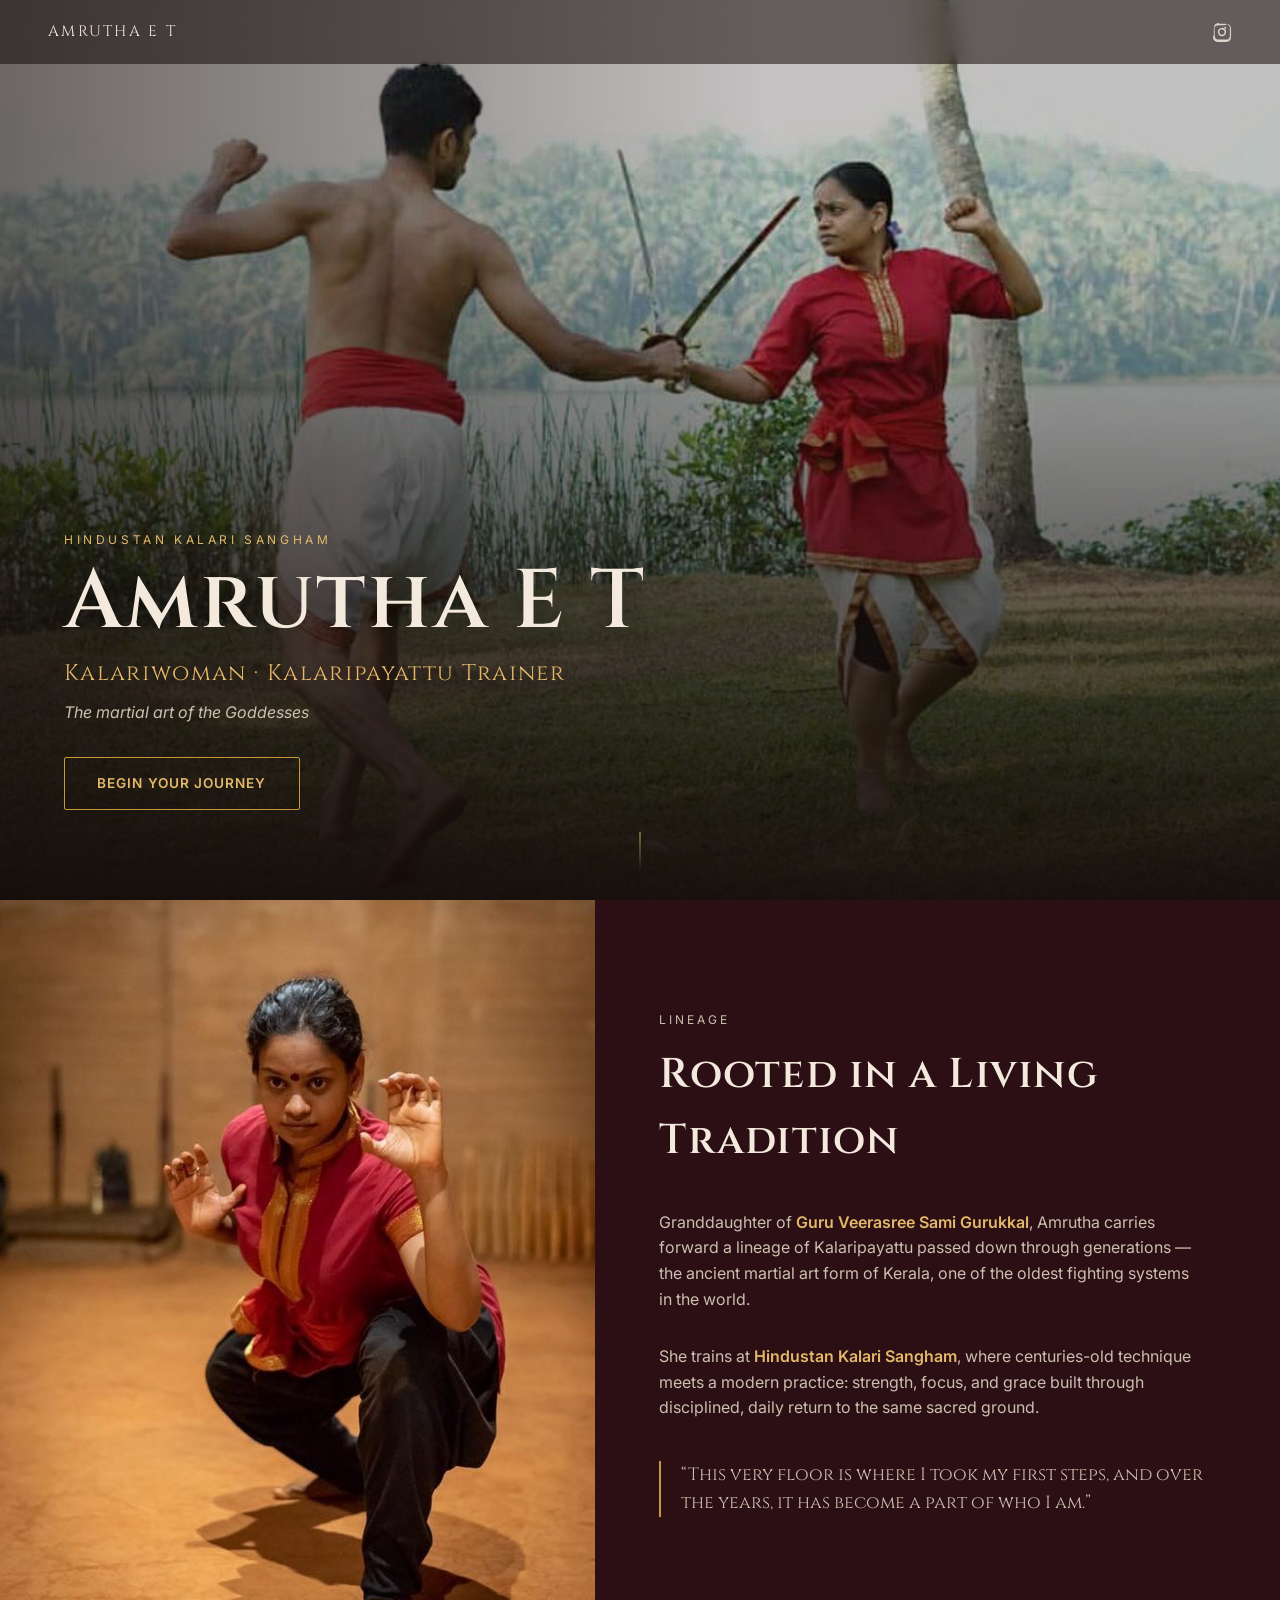
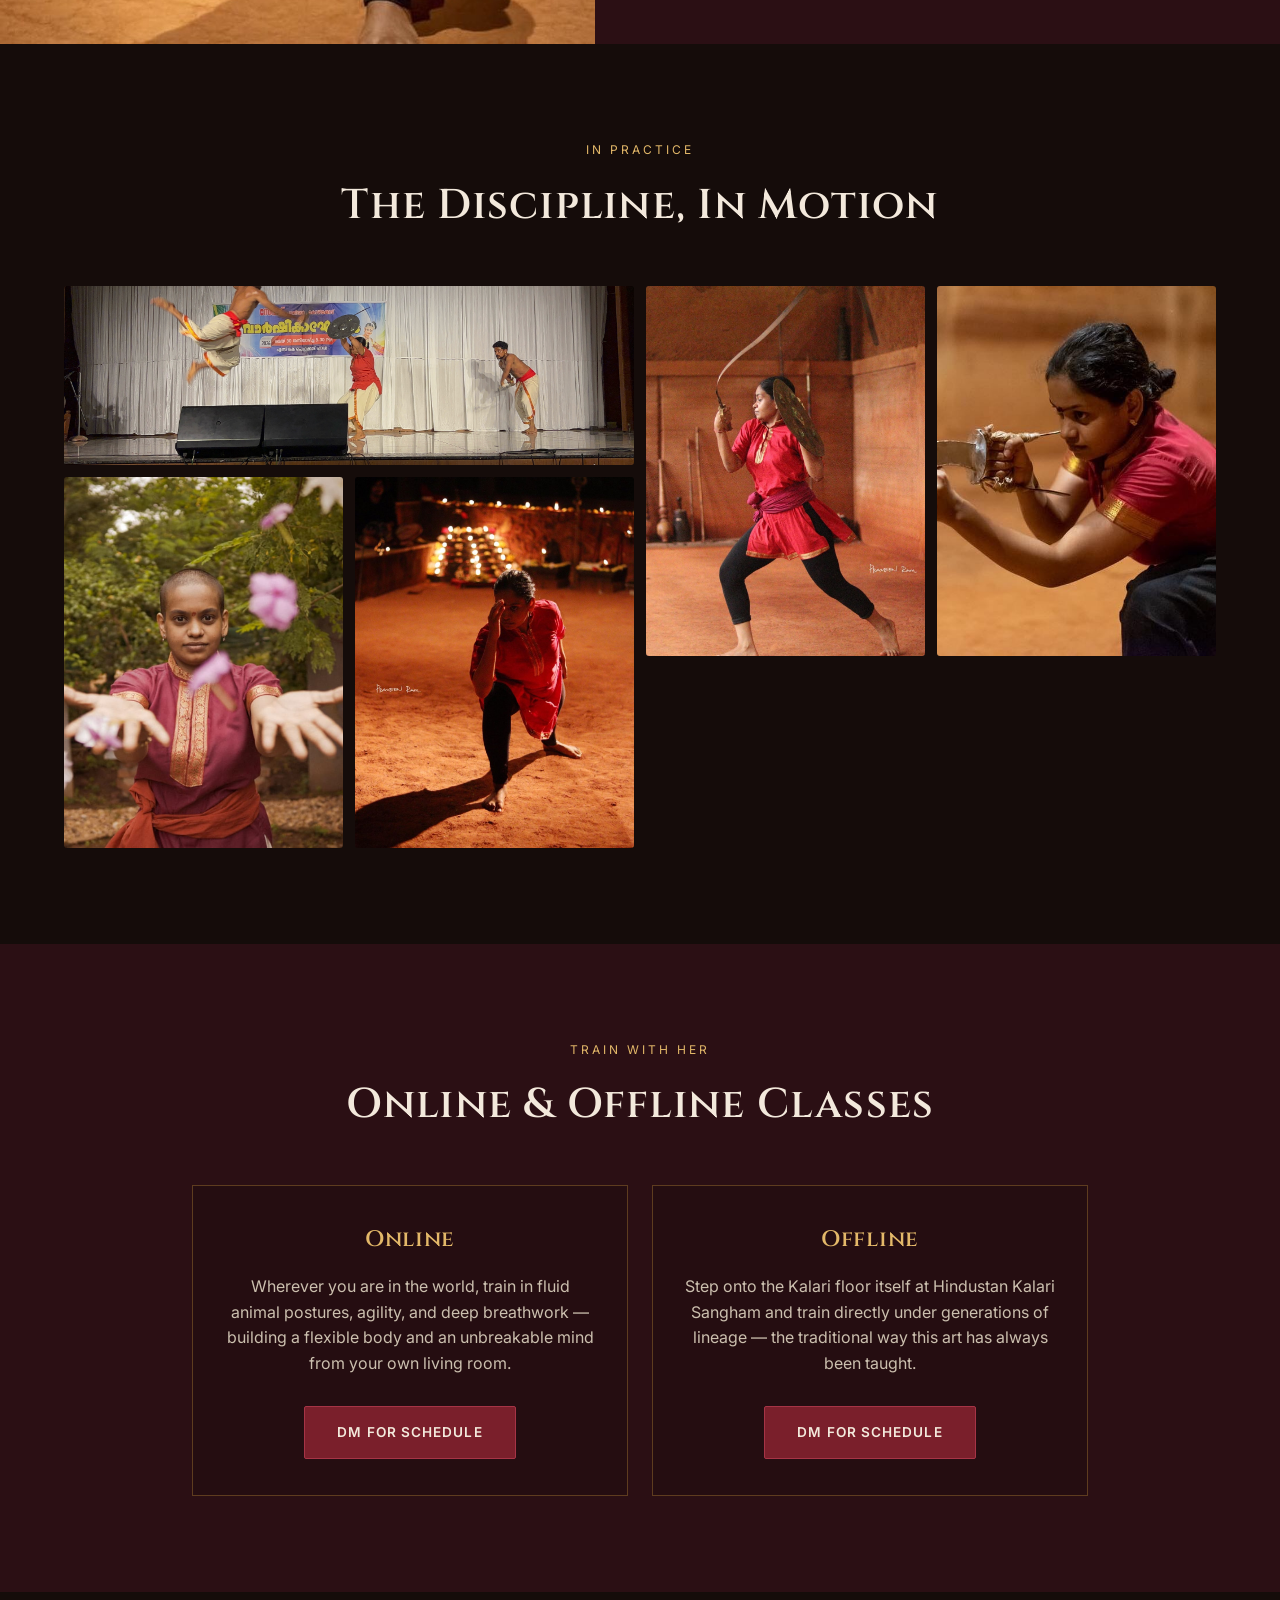
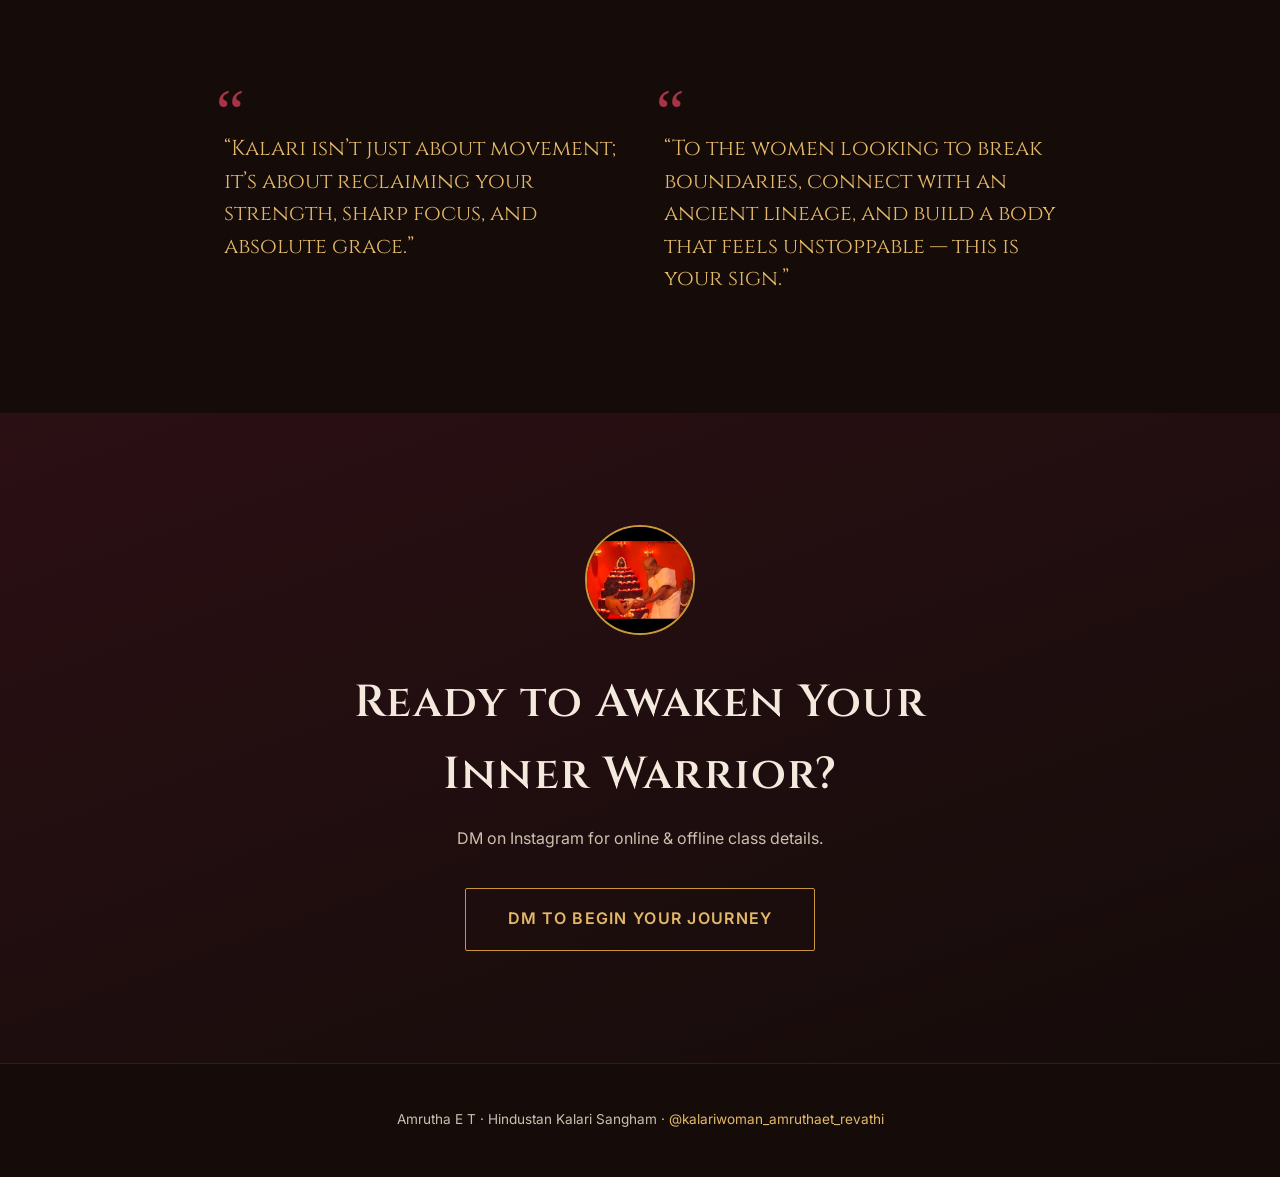
==== index.html @ d023925b "Initial commit: Kalaripayattu trainer promotional website Single-page site for Amrutha E T (kalariwo" ====
<!DOCTYPE html>
<html lang="en">
<head>
<meta charset="UTF-8">
<meta name="viewport" content="width=device-width, initial-scale=1.0">
<title>Amrutha E T — Kalariwoman | Kalaripayattu Trainer</title>
<meta name="description" content="Amrutha E T — Kalaripayattu trainer and granddaughter of Guru Veerasree Sami Gurukkal. Online & offline classes at Hindustan Kalari Sangham.">
<link rel="preconnect" href="https://fonts.googleapis.com">
<link rel="preconnect" href="https://fonts.gstatic.com" crossorigin>
<link href="https://fonts.googleapis.com/css2?family=Cinzel:wght@500;600;700;900&family=Inter:wght@300;400;500;600&display=swap" rel="stylesheet">
<link rel="stylesheet" href="styles.css">
</head>
<body>

<header class="topbar">
  <span class="topbar-name">AMRUTHA&nbsp;E&nbsp;T</span>
  <a class="topbar-ig" href="https://www.instagram.com/kalariwoman_amruthaet_revathi/" target="_blank" rel="noopener">
    <svg viewBox="0 0 24 24" width="20" height="20" fill="currentColor" aria-hidden="true"><path d="M12 2.2c3.2 0 3.6 0 4.9.07 1.2.06 2 .25 2.6.5.7.28 1.2.6 1.7 1.1.5.5.85 1 1.1 1.7.25.6.44 1.4.5 2.6.07 1.3.07 1.7.07 4.9s0 3.6-.07 4.9c-.06 1.2-.25 2-.5 2.6-.28.7-.6 1.2-1.1 1.7-.5.5-1 .85-1.7 1.1-.6.25-1.4.44-2.6.5-1.3.07-1.7.07-4.9.07s-3.6 0-4.9-.07c-1.2-.06-2-.25-2.6-.5-.7-.28-1.2-.6-1.7-1.1-.5-.5-.85-1-1.1-1.7-.25-.6-.44-1.4-.5-2.6C2.2 15.6 2.2 15.2 2.2 12s0-3.6.07-4.9c.06-1.2.25-2 .5-2.6.28-.7.6-1.2 1.1-1.7.5-.5 1-.85 1.7-1.1.6-.25 1.4-.44 2.6-.5C8.4 2.2 8.8 2.2 12 2.2zm0 1.8c-3.14 0-3.5 0-4.75.07-1 .04-1.6.2-1.96.34-.5.19-.85.42-1.22.79-.37.37-.6.72-.79 1.22-.14.36-.3.94-.34 1.96C3.2 8.5 3.2 8.86 3.2 12s0 3.5.07 4.75c.04 1 .2 1.6.34 1.96.19.5.42.85.79 1.22.37.37.72.6 1.22.79.36.14.94.3 1.96.34 1.25.07 1.61.07 4.75.07s3.5 0 4.75-.07c1-.04 1.6-.2 1.96-.34.5-.19.85-.42 1.22-.79.37-.37.6-.72.79-1.22.14-.36.3-.94.34-1.96.07-1.25.07-1.61.07-4.75s0-3.5-.07-4.75c-.04-1-.2-1.6-.34-1.96a3.3 3.3 0 0 0-.79-1.22 3.3 3.3 0 0 0-1.22-.79c-.36-.14-.94-.3-1.96-.34C15.5 4 15.14 4 12 4zm0 3.05A4.95 4.95 0 1 1 12 17a4.95 4.95 0 0 1 0-9.9zm0 1.8a3.15 3.15 0 1 0 0 6.3 3.15 3.15 0 0 0 0-6.3zm5.15-2a1.16 1.16 0 1 1-2.32 0 1.16 1.16 0 0 1 2.32 0z"/></svg>
  </a>
</header>

<section class="hero" id="hero">
  <div class="hero-media">
    <img src="images/post-7-hq.jpg" alt="Amrutha E T in an outdoor Udaval sword-fighting demonstration">
    <div class="hero-scrim"></div>
  </div>
  <div class="hero-content">
    <p class="hero-eyebrow">Hindustan Kalari Sangham</p>
    <h1>Amrutha&nbsp;E&nbsp;T</h1>
    <p class="hero-sub">Kalariwoman &middot; Kalaripayattu Trainer</p>
    <p class="hero-tag">The martial art of the Goddesses</p>
    <a href="#contact" class="btn btn-outline">Begin your journey</a>
  </div>
  <a href="#about" class="scroll-cue" aria-label="Scroll down">
    <span></span>
  </a>
</section>

<section class="about" id="about">
  <div class="about-media">
    <img src="images/post-4-hq.jpg" alt="Amrutha E T in a low crouching Kalari stance">
  </div>
  <div class="about-content">
    <p class="section-eyebrow">Lineage</p>
    <h2>Rooted in a Living Tradition</h2>
    <p>
      Granddaughter of <strong>Guru Veerasree Sami Gurukkal</strong>, Amrutha carries
      forward a lineage of Kalaripayattu passed down through generations — the
      ancient martial art form of Kerala, one of the oldest fighting systems in
      the world.
    </p>
    <p>
      She trains at <strong>Hindustan Kalari Sangham</strong>, where centuries-old
      technique meets a modern practice: strength, focus, and grace built through
      disciplined, daily return to the same sacred ground.
    </p>
    <p class="about-quote">
      &ldquo;This very floor is where I took my first steps, and over the years,
      it has become a part of who I am.&rdquo;
    </p>
  </div>
</section>

<section class="gallery" id="gallery">
  <p class="section-eyebrow center">In Practice</p>
  <h2 class="center">The Discipline, In Motion</h2>
  <div class="gallery-grid">
    <figure class="g-item g-wide">
      <img src="images/post-1-hq.jpg" alt="Mid-air jump strike during a Vadi Payatt demonstration">
      <figcaption>Vadi Payatt — absolute focus, agility, and a deep connection to the roots.</figcaption>
    </figure>
    <figure class="g-item g-tall">
      <img src="images/post-2-hq.jpg" alt="Sword and shield fighting stance">
      <figcaption>The sword tests your focus, the shield demands your presence, and the stage captures your soul.</figcaption>
    </figure>
    <figure class="g-item g-tall">
      <img src="images/post-3-hq.jpg" alt="Close-up dagger fighting stance">
      <figcaption>Aligned. Centered. Unyielding.</figcaption>
    </figure>
    <figure class="g-item g-square">
      <img src="images/post-5-hq.jpg" alt="Portrait among flowering branches">
      <figcaption>Honoring the roots that ground me.</figcaption>
    </figure>
    <figure class="g-item g-tall">
      <img src="images/post-6-hq.jpg" alt="Night ritual practice surrounded by oil lamps">
      <figcaption>We begin with the Vandhanam — strength without humility is merely force.</figcaption>
    </figure>
  </div>
</section>

<section class="classes" id="classes">
  <p class="section-eyebrow center">Train With Her</p>
  <h2 class="center">Online &amp; Offline Classes</h2>
  <div class="class-cards">
    <div class="class-card">
      <h3>Online</h3>
      <p>
        Wherever you are in the world, train in fluid animal postures, agility,
        and deep breathwork — building a flexible body and an unbreakable mind
        from your own living room.
      </p>
      <a href="#contact" class="btn btn-solid">DM for schedule</a>
    </div>
    <div class="class-card">
      <h3>Offline</h3>
      <p>
        Step onto the Kalari floor itself at Hindustan Kalari Sangham and train
        directly under generations of lineage — the traditional way this art
        has always been taught.
      </p>
      <a href="#contact" class="btn btn-solid">DM for schedule</a>
    </div>
  </div>
</section>

<section class="quotes">
  <blockquote>
    <p>&ldquo;Kalari isn&rsquo;t just about movement; it&rsquo;s about reclaiming
    your strength, sharp focus, and absolute grace.&rdquo;</p>
  </blockquote>
  <blockquote>
    <p>&ldquo;To the women looking to break boundaries, connect with an ancient
    lineage, and build a body that feels unstoppable — this is your sign.&rdquo;</p>
  </blockquote>
</section>

<section class="contact" id="contact">
  <div class="contact-media">
    <img src="images/profile-hq.jpg" alt="Amrutha E T">
  </div>
  <h2>Ready to Awaken Your Inner Warrior?</h2>
  <p>DM on Instagram for online &amp; offline class details.</p>
  <a href="https://www.instagram.com/kalariwoman_amruthaet_revathi/" target="_blank" rel="noopener" class="btn btn-outline btn-large">
    DM to Begin Your Journey
  </a>
</section>

<footer class="site-footer">
  <p>Amrutha E T &middot; Hindustan Kalari Sangham &middot;
    <a href="https://www.instagram.com/kalariwoman_amruthaet_revathi/" target="_blank" rel="noopener">@kalariwoman_amruthaet_revathi</a>
  </p>
</footer>

</body>
</html>
---- styles.css ----
:root {
  --ink: #150c0a;
  --maroon-dark: #2b0f14;
  --maroon: #7a1f2b;
  --maroon-light: #a63446;
  --gold: #c9963a;
  --gold-light: #e3b869;
  --cream: #f3e9dc;
  --cream-dim: #cbbfae;

  --font-display: "Cinzel", serif;
  --font-body: "Inter", -apple-system, BlinkMacSystemFont, sans-serif;
}

* { box-sizing: border-box; }

html { scroll-behavior: smooth; }

body {
  margin: 0;
  background: var(--ink);
  color: var(--cream);
  font-family: var(--font-body);
  line-height: 1.6;
  -webkit-font-smoothing: antialiased;
}

img { max-width: 100%; display: block; }

h1, h2, h3 {
  font-family: var(--font-display);
  font-weight: 600;
  letter-spacing: 0.03em;
  margin: 0;
}

a { color: inherit; }

.section-eyebrow {
  font-family: var(--font-body);
  text-transform: uppercase;
  letter-spacing: 0.25em;
  font-size: 0.75rem;
  color: var(--gold-light);
  margin: 0 0 0.75rem;
}

.center { text-align: center; }

/* ---------- Topbar ---------- */
.topbar {
  position: fixed;
  top: 0; left: 0; right: 0;
  z-index: 50;
  display: flex;
  align-items: center;
  justify-content: space-between;
  padding: 1.25rem clamp(1.25rem, 5vw, 3rem);
  font-family: var(--font-display);
  letter-spacing: 0.15em;
  font-size: 0.95rem;
  background: rgba(21,12,10,0.55);
  backdrop-filter: blur(10px);
  -webkit-backdrop-filter: blur(10px);
  color: var(--cream);
}

.topbar-ig {
  display: flex;
  align-items: center;
  color: var(--cream);
  opacity: 0.85;
  transition: opacity 0.2s, color 0.2s;
}
.topbar-ig:hover { opacity: 1; color: var(--gold-light); }

/* ---------- Buttons ---------- */
.btn {
  display: inline-block;
  font-family: var(--font-body);
  font-weight: 600;
  letter-spacing: 0.08em;
  text-transform: uppercase;
  font-size: 0.85rem;
  padding: 0.9rem 2rem;
  border-radius: 2px;
  text-decoration: none;
  transition: transform 0.2s ease, background 0.2s ease, color 0.2s ease;
}
.btn:hover { transform: translateY(-2px); }

.btn-outline {
  border: 1px solid var(--gold);
  color: var(--gold-light);
  background: transparent;
}
.btn-outline:hover { background: var(--gold); color: var(--ink); }

.btn-solid {
  background: var(--maroon);
  color: var(--cream);
  border: 1px solid var(--maroon-light);
}
.btn-solid:hover { background: var(--maroon-light); }

.btn-large { font-size: 1rem; padding: 1.1rem 2.6rem; }

/* ---------- Hero ---------- */
.hero {
  position: relative;
  height: 100svh;
  min-height: 560px;
  display: flex;
  align-items: flex-end;
  overflow: hidden;
}

.hero-media {
  position: absolute;
  inset: 0;
}
.hero-media img {
  width: 100%;
  height: 100%;
  object-fit: cover;
  object-position: 50% 35%;
}
.hero-scrim {
  position: absolute;
  inset: 0;
  background:
    linear-gradient(to top, rgba(21,12,10,0.97) 0%, rgba(21,12,10,0.55) 45%, rgba(21,12,10,0.25) 75%),
    linear-gradient(to right, rgba(21,12,10,0.5), transparent 60%);
}

.hero-content {
  position: relative;
  z-index: 2;
  padding: 0 clamp(1.25rem, 6vw, 4rem) clamp(4rem, 10vh, 6rem);
  max-width: 46rem;
}

.hero-eyebrow {
  text-transform: uppercase;
  letter-spacing: 0.3em;
  font-size: 0.75rem;
  color: var(--gold-light);
  margin-bottom: 0.75rem;
}

.hero h1 {
  font-size: clamp(2.6rem, 8vw, 5.2rem);
  color: var(--cream);
  line-height: 1;
  margin-bottom: 0.75rem;
  text-shadow: 0 4px 24px rgba(0,0,0,0.4);
}

.hero-sub {
  font-family: var(--font-display);
  font-size: clamp(1rem, 2.2vw, 1.4rem);
  color: var(--gold-light);
  letter-spacing: 0.06em;
  margin: 0 0 0.5rem;
}

.hero-tag {
  color: var(--cream-dim);
  font-style: italic;
  margin: 0 0 2rem;
}

.scroll-cue {
  position: absolute;
  left: 50%;
  bottom: 1.75rem;
  transform: translateX(-50%);
  z-index: 2;
}
.scroll-cue span {
  display: block;
  width: 1px;
  height: 2.5rem;
  background: linear-gradient(to bottom, var(--gold-light), transparent);
  animation: scrollcue 1.8s ease-in-out infinite;
}
@keyframes scrollcue {
  0%, 100% { opacity: 0.3; transform: translateY(0); }
  50% { opacity: 1; transform: translateY(6px); }
}

/* ---------- About ---------- */
.about {
  display: grid;
  grid-template-columns: 1fr;
}

@media (min-width: 860px) {
  .about { grid-template-columns: 1fr 1.15fr; align-items: stretch; }
}

.about-media { overflow: hidden; }
.about-media img {
  width: 100%;
  height: 100%;
  min-height: 320px;
  object-fit: cover;
  object-position: 50% 15%;
}

.about-content {
  padding: clamp(3rem, 8vw, 5rem) clamp(1.5rem, 6vw, 4rem);
  background: var(--maroon-dark);
  display: flex;
  flex-direction: column;
  justify-content: center;
}

.about-content h2 {
  color: var(--cream);
  font-size: clamp(1.8rem, 3.5vw, 2.6rem);
  margin-bottom: 1.25rem;
}

.about-content p {
  color: var(--cream-dim);
  max-width: 34rem;
}

.about-content strong { color: var(--gold-light); font-weight: 600; }

.about-quote {
  margin-top: 1.5rem;
  font-family: var(--font-display);
  font-style: normal;
  font-size: 1.1rem;
  color: var(--gold-light);
  border-left: 2px solid var(--gold);
  padding-left: 1.25rem;
}

/* ---------- Gallery ---------- */
.gallery {
  padding: clamp(4rem, 10vw, 6rem) clamp(1.25rem, 6vw, 4rem);
  background: var(--ink);
}

.gallery h2 {
  color: var(--cream);
  font-size: clamp(1.8rem, 3.5vw, 2.6rem);
  margin-bottom: 3rem;
}

.gallery-grid {
  display: grid;
  grid-template-columns: repeat(4, 1fr);
  grid-auto-rows: 14vw;
  grid-auto-flow: dense;
  gap: 0.75rem;
  max-width: 78rem;
  margin: 0 auto;
}

@media (max-width: 860px) {
  .gallery-grid { grid-template-columns: repeat(2, 1fr); grid-auto-rows: 40vw; }
}

.g-item {
  position: relative;
  margin: 0;
  overflow: hidden;
  border-radius: 3px;
  grid-column: span 1;
  grid-row: span 1;
}
.g-wide { grid-column: span 2; }
.g-tall { grid-row: span 2; }
.g-square { grid-column: span 1; grid-row: span 2; }

@media (max-width: 860px) {
  .g-wide { grid-column: span 2; }
  .g-tall { grid-row: span 2; }
  .g-square { grid-row: span 2; }
}

.g-item img {
  width: 100%;
  height: 100%;
  object-fit: cover;
  transition: transform 0.6s ease;
}
.g-item:hover img { transform: scale(1.06); }

.g-item figcaption {
  position: absolute;
  inset: auto 0 0 0;
  padding: 1.25rem 1rem 0.9rem;
  font-size: 0.8rem;
  color: var(--cream);
  background: linear-gradient(to top, rgba(21,12,10,0.92), transparent);
  opacity: 0;
  transform: translateY(6px);
  transition: opacity 0.3s ease, transform 0.3s ease;
}
.g-item:hover figcaption { opacity: 1; transform: translateY(0); }

/* ---------- Classes ---------- */
.classes {
  padding: clamp(4rem, 10vw, 6rem) clamp(1.25rem, 6vw, 4rem);
  background: var(--maroon-dark);
}
.classes h2 {
  color: var(--cream);
  font-size: clamp(1.8rem, 3.5vw, 2.6rem);
  margin-bottom: 3rem;
}

.class-cards {
  display: grid;
  grid-template-columns: 1fr;
  gap: 1.5rem;
  max-width: 56rem;
  margin: 0 auto;
}
@media (min-width: 700px) {
  .class-cards { grid-template-columns: 1fr 1fr; }
}

.class-card {
  border: 1px solid rgba(201,150,58,0.35);
  padding: 2.25rem 2rem;
  text-align: center;
  background: rgba(0,0,0,0.15);
}
.class-card h3 {
  color: var(--gold-light);
  font-size: 1.4rem;
  margin-bottom: 1rem;
}
.class-card p {
  color: var(--cream-dim);
  margin-bottom: 1.75rem;
  min-height: 6.5rem;
}

/* ---------- Quotes ---------- */
.quotes {
  padding: clamp(4rem, 10vw, 6rem) clamp(1.25rem, 6vw, 4rem);
  background: var(--ink);
  display: grid;
  gap: 3rem;
  max-width: 60rem;
  margin: 0 auto;
}
@media (min-width: 760px) {
  .quotes { grid-template-columns: 1fr 1fr; }
}

.quotes blockquote {
  margin: 0;
  font-family: var(--font-display);
  font-size: clamp(1.1rem, 2vw, 1.35rem);
  color: var(--gold-light);
  line-height: 1.5;
  position: relative;
  padding-top: 1.5rem;
}
.quotes blockquote::before {
  content: "\201C";
  position: absolute;
  top: -1.5rem;
  left: -0.5rem;
  font-size: 4rem;
  color: var(--maroon-light);
  font-family: Georgia, serif;
}

/* ---------- Contact ---------- */
.contact {
  padding: clamp(4rem, 12vw, 7rem) clamp(1.25rem, 6vw, 4rem);
  background: linear-gradient(160deg, var(--maroon-dark), var(--ink));
  text-align: center;
}

.contact-media {
  width: 110px;
  height: 110px;
  border-radius: 50%;
  overflow: hidden;
  margin: 0 auto 2rem;
  border: 2px solid var(--gold);
}
.contact-media img { width: 100%; height: 100%; object-fit: cover; }

.contact h2 {
  color: var(--cream);
  font-size: clamp(1.8rem, 4vw, 2.8rem);
  max-width: 40rem;
  margin: 0 auto 1rem;
}

.contact p {
  color: var(--cream-dim);
  margin-bottom: 2.25rem;
}

/* ---------- Footer ---------- */
.site-footer {
  padding: 2rem 1.25rem;
  text-align: center;
  background: var(--ink);
  color: var(--cream-dim);
  font-size: 0.85rem;
  border-top: 1px solid rgba(201,150,58,0.15);
}
.site-footer a { color: var(--gold-light); text-decoration: none; }
.site-footer a:hover { text-decoration: underline; }
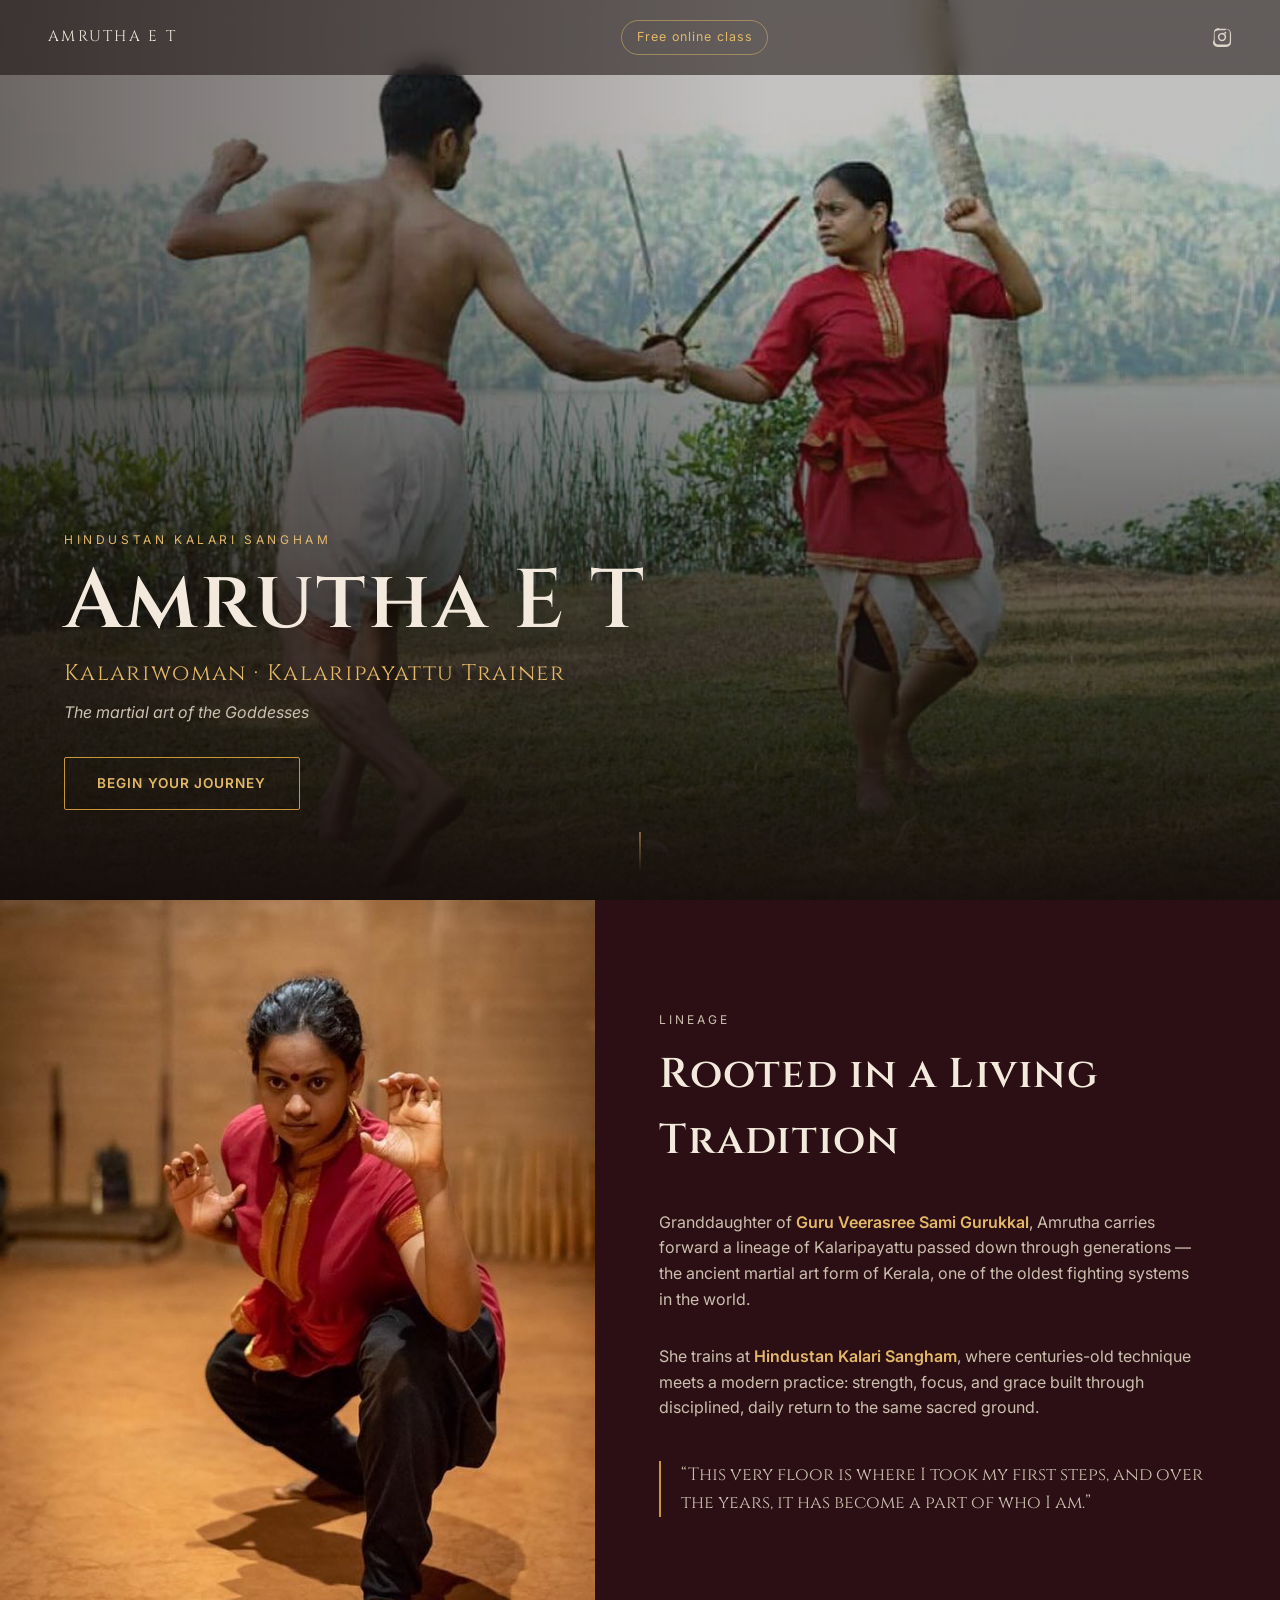
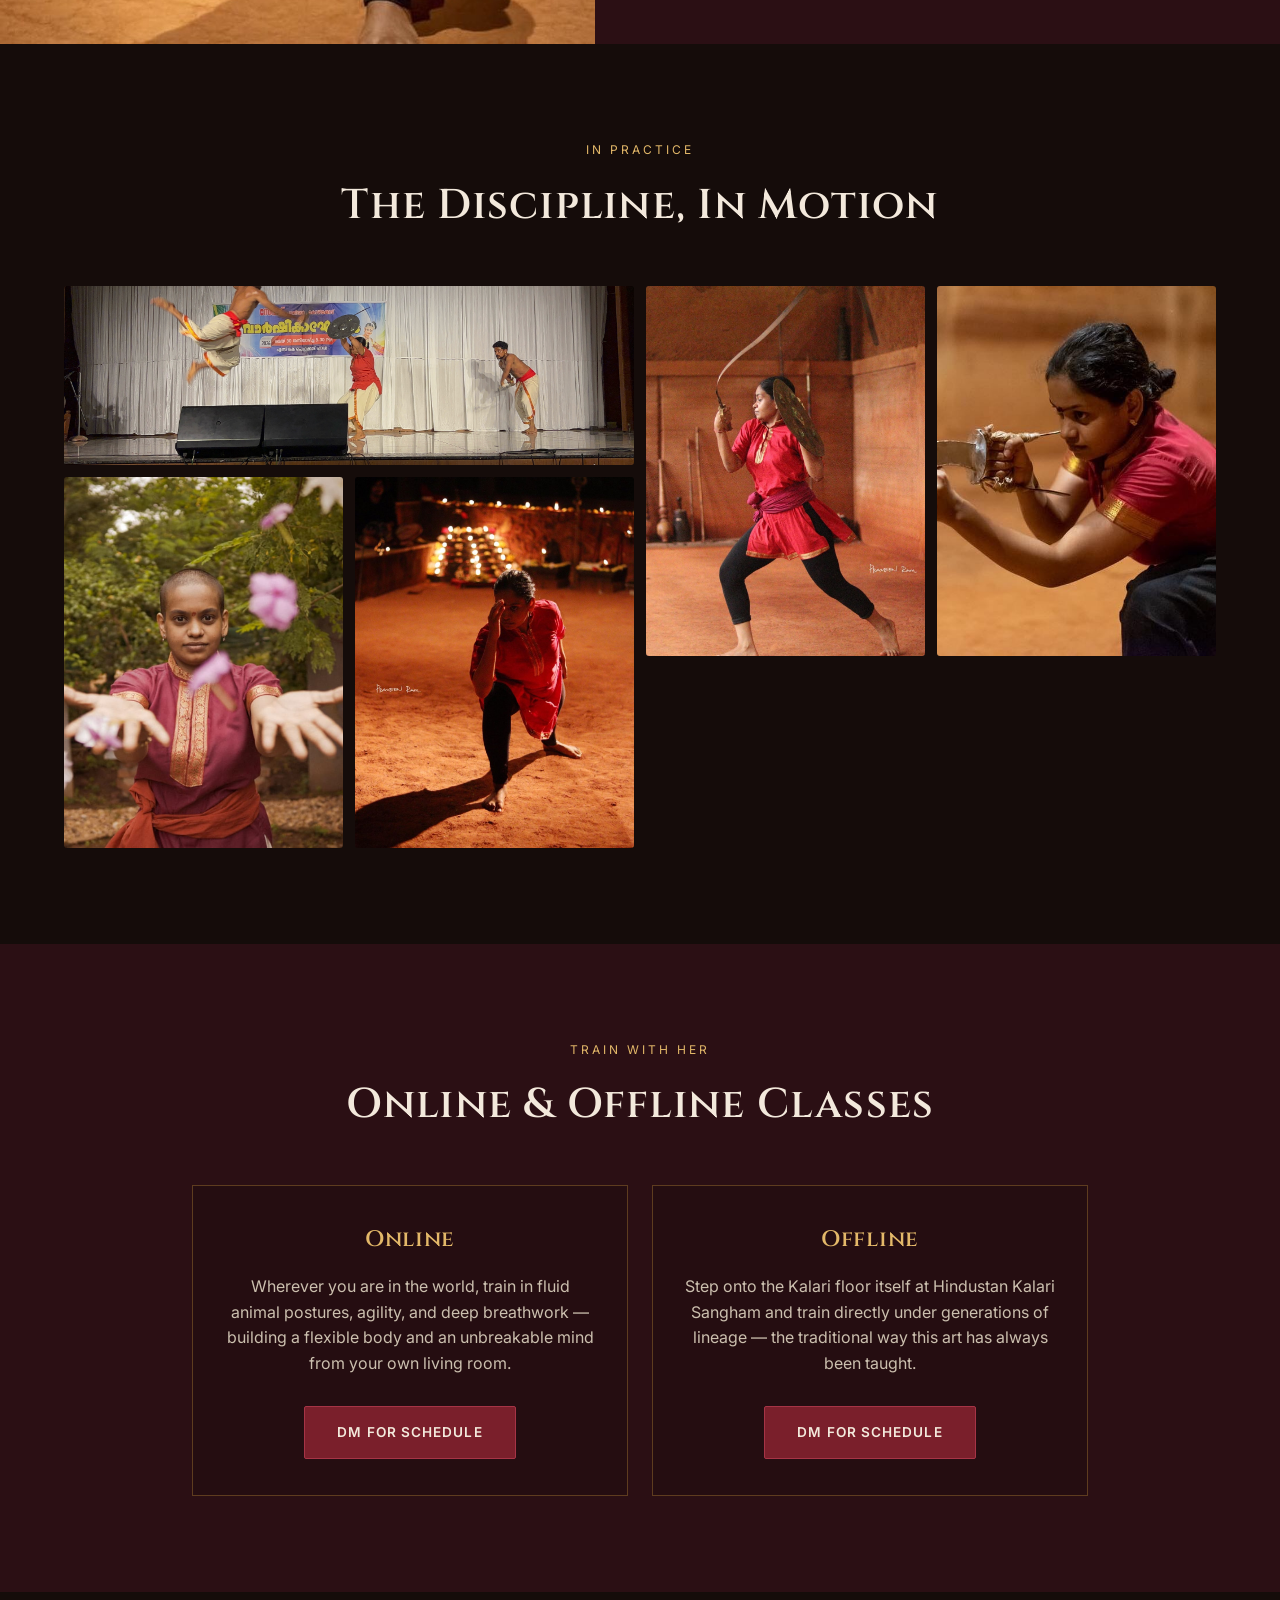
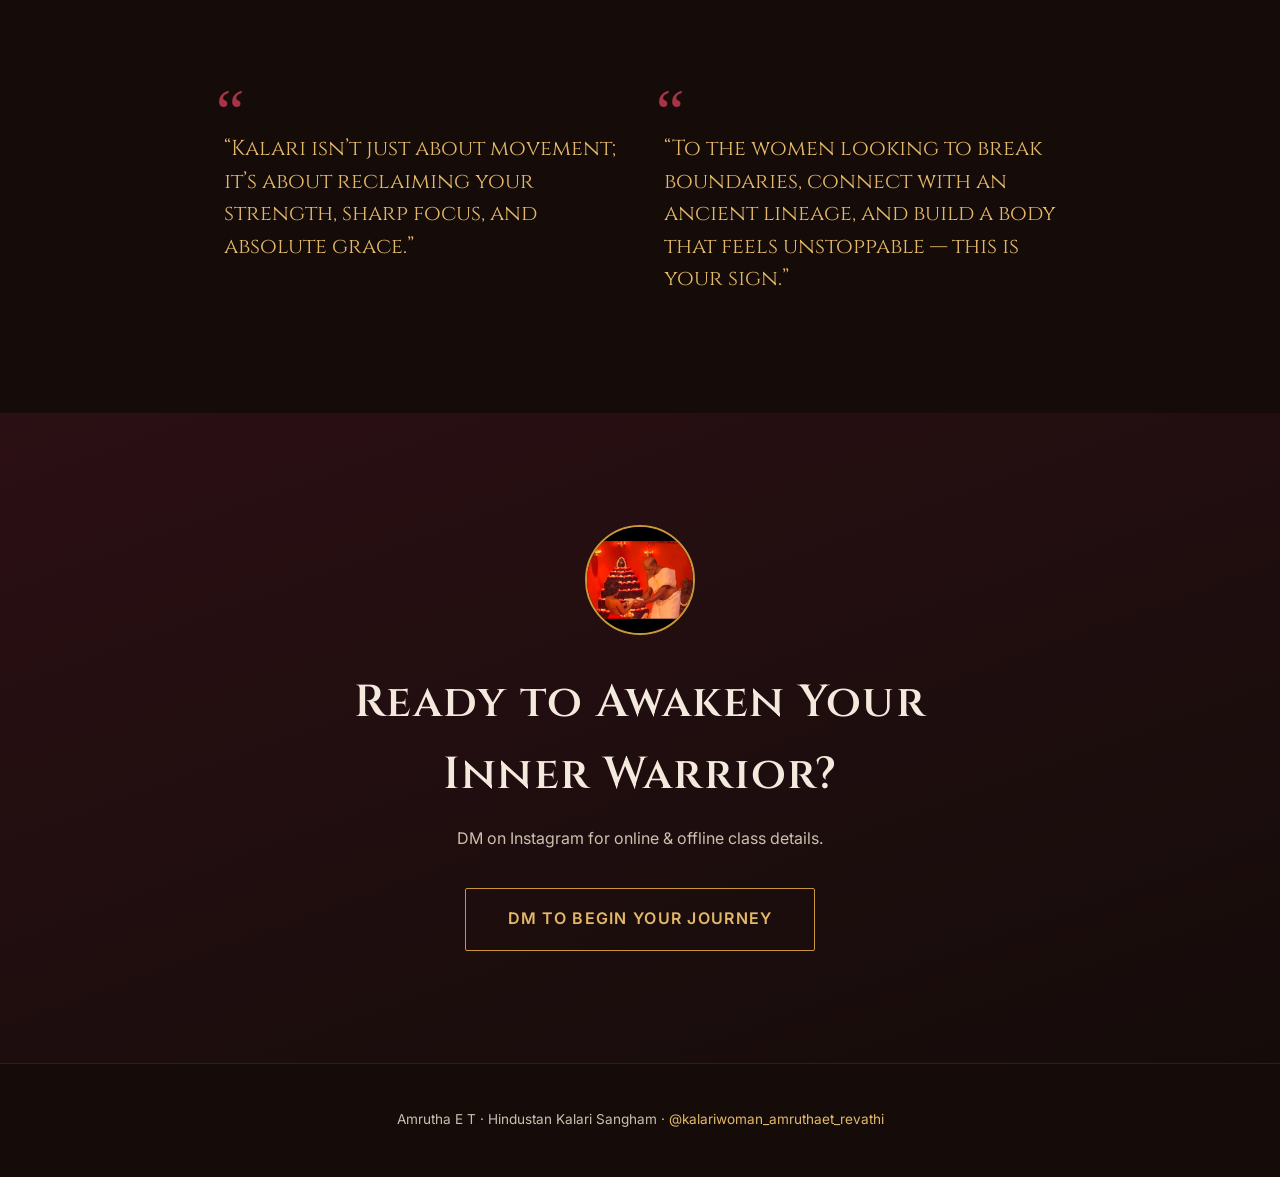
==== commit 34920c7f: "Add free online class landing page Chaptered-editorial landing page (via the scroll-craft and fronte" ====
--- a/index.html
+++ b/index.html
@@ -14,6 +14,7 @@
 
 <header class="topbar">
   <span class="topbar-name">AMRUTHA&nbsp;E&nbsp;T</span>
+  <a class="topbar-free" href="free-class.html">Free online class</a>
   <a class="topbar-ig" href="https://www.instagram.com/kalariwoman_amruthaet_revathi/" target="_blank" rel="noopener">
     <svg viewBox="0 0 24 24" width="20" height="20" fill="currentColor" aria-hidden="true"><path d="M12 2.2c3.2 0 3.6 0 4.9.07 1.2.06 2 .25 2.6.5.7.28 1.2.6 1.7 1.1.5.5.85 1 1.1 1.7.25.6.44 1.4.5 2.6.07 1.3.07 1.7.07 4.9s0 3.6-.07 4.9c-.06 1.2-.25 2-.5 2.6-.28.7-.6 1.2-1.1 1.7-.5.5-1 .85-1.7 1.1-.6.25-1.4.44-2.6.5-1.3.07-1.7.07-4.9.07s-3.6 0-4.9-.07c-1.2-.06-2-.25-2.6-.5-.7-.28-1.2-.6-1.7-1.1-.5-.5-.85-1-1.1-1.7-.25-.6-.44-1.4-.5-2.6C2.2 15.6 2.2 15.2 2.2 12s0-3.6.07-4.9c.06-1.2.25-2 .5-2.6.28-.7.6-1.2 1.1-1.7.5-.5 1-.85 1.7-1.1.6-.25 1.4-.44 2.6-.5C8.4 2.2 8.8 2.2 12 2.2zm0 1.8c-3.14 0-3.5 0-4.75.07-1 .04-1.6.2-1.96.34-.5.19-.85.42-1.22.79-.37.37-.6.72-.79 1.22-.14.36-.3.94-.34 1.96C3.2 8.5 3.2 8.86 3.2 12s0 3.5.07 4.75c.04 1 .2 1.6.34 1.96.19.5.42.85.79 1.22.37.37.72.6 1.22.79.36.14.94.3 1.96.34 1.25.07 1.61.07 4.75.07s3.5 0 4.75-.07c1-.04 1.6-.2 1.96-.34.5-.19.85-.42 1.22-.79.37-.37.6-.72.79-1.22.14-.36.3-.94.34-1.96.07-1.25.07-1.61.07-4.75s0-3.5-.07-4.75c-.04-1-.2-1.6-.34-1.96a3.3 3.3 0 0 0-.79-1.22 3.3 3.3 0 0 0-1.22-.79c-.36-.14-.94-.3-1.96-.34C15.5 4 15.14 4 12 4zm0 3.05A4.95 4.95 0 1 1 12 17a4.95 4.95 0 0 1 0-9.9zm0 1.8a3.15 3.15 0 1 0 0 6.3 3.15 3.15 0 0 0 0-6.3zm5.15-2a1.16 1.16 0 1 1-2.32 0 1.16 1.16 0 0 1 2.32 0z"/></svg>
   </a>
--- a/styles.css
+++ b/styles.css
@@ -74,6 +74,23 @@
 }
 .topbar-ig:hover { opacity: 1; color: var(--gold-light); }
 
+.topbar-free {
+  font-family: var(--font-body);
+  font-size: 0.78rem;
+  letter-spacing: 0.08em;
+  text-decoration: none;
+  color: var(--gold-light);
+  border: 1px solid rgba(227,184,105,0.5);
+  border-radius: 999px;
+  padding: 0.4rem 0.9rem;
+  white-space: nowrap;
+  transition: background 0.2s, color 0.2s;
+}
+.topbar-free:hover { background: var(--gold-light); color: var(--maroon-dark); }
+@media (max-width: 560px) {
+  .topbar-free { font-size: 0.68rem; padding: 0.32rem 0.6rem; }
+}
+
 /* ---------- Buttons ---------- */
 .btn {
   display: inline-block;
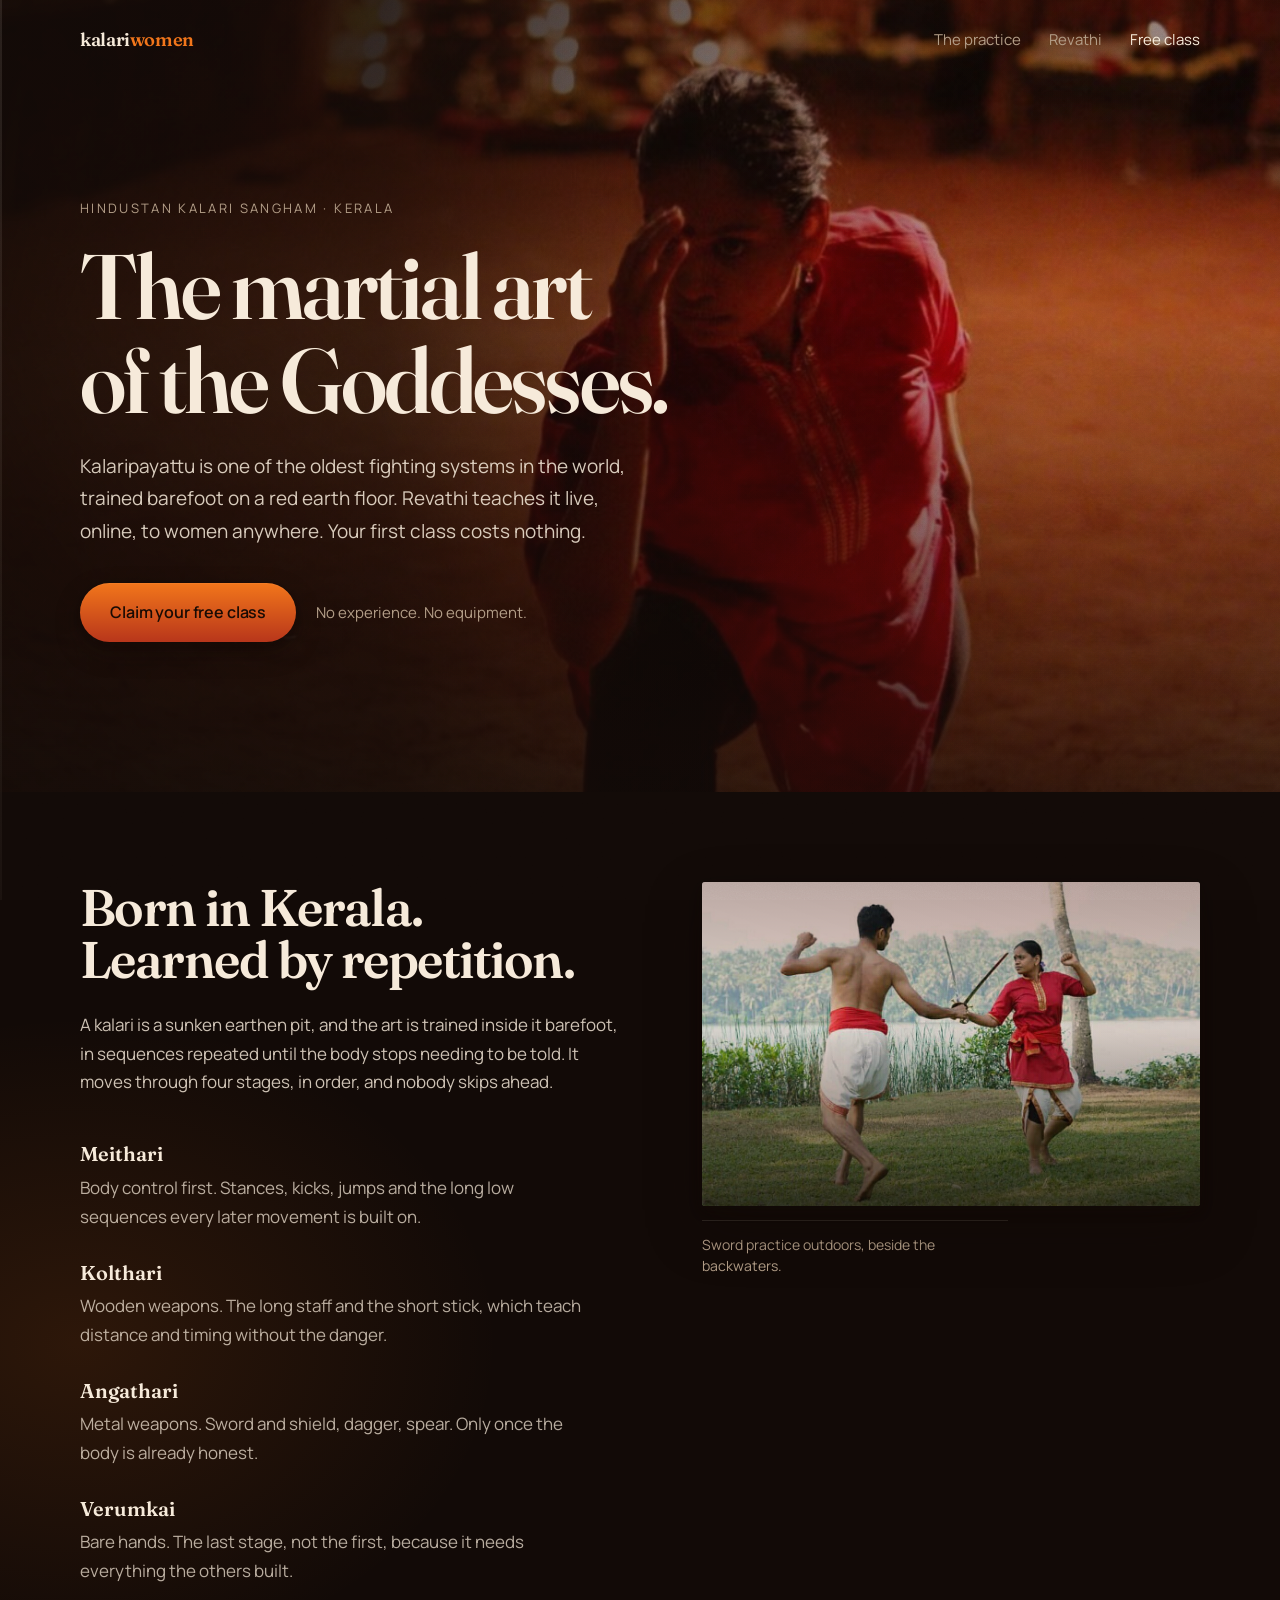
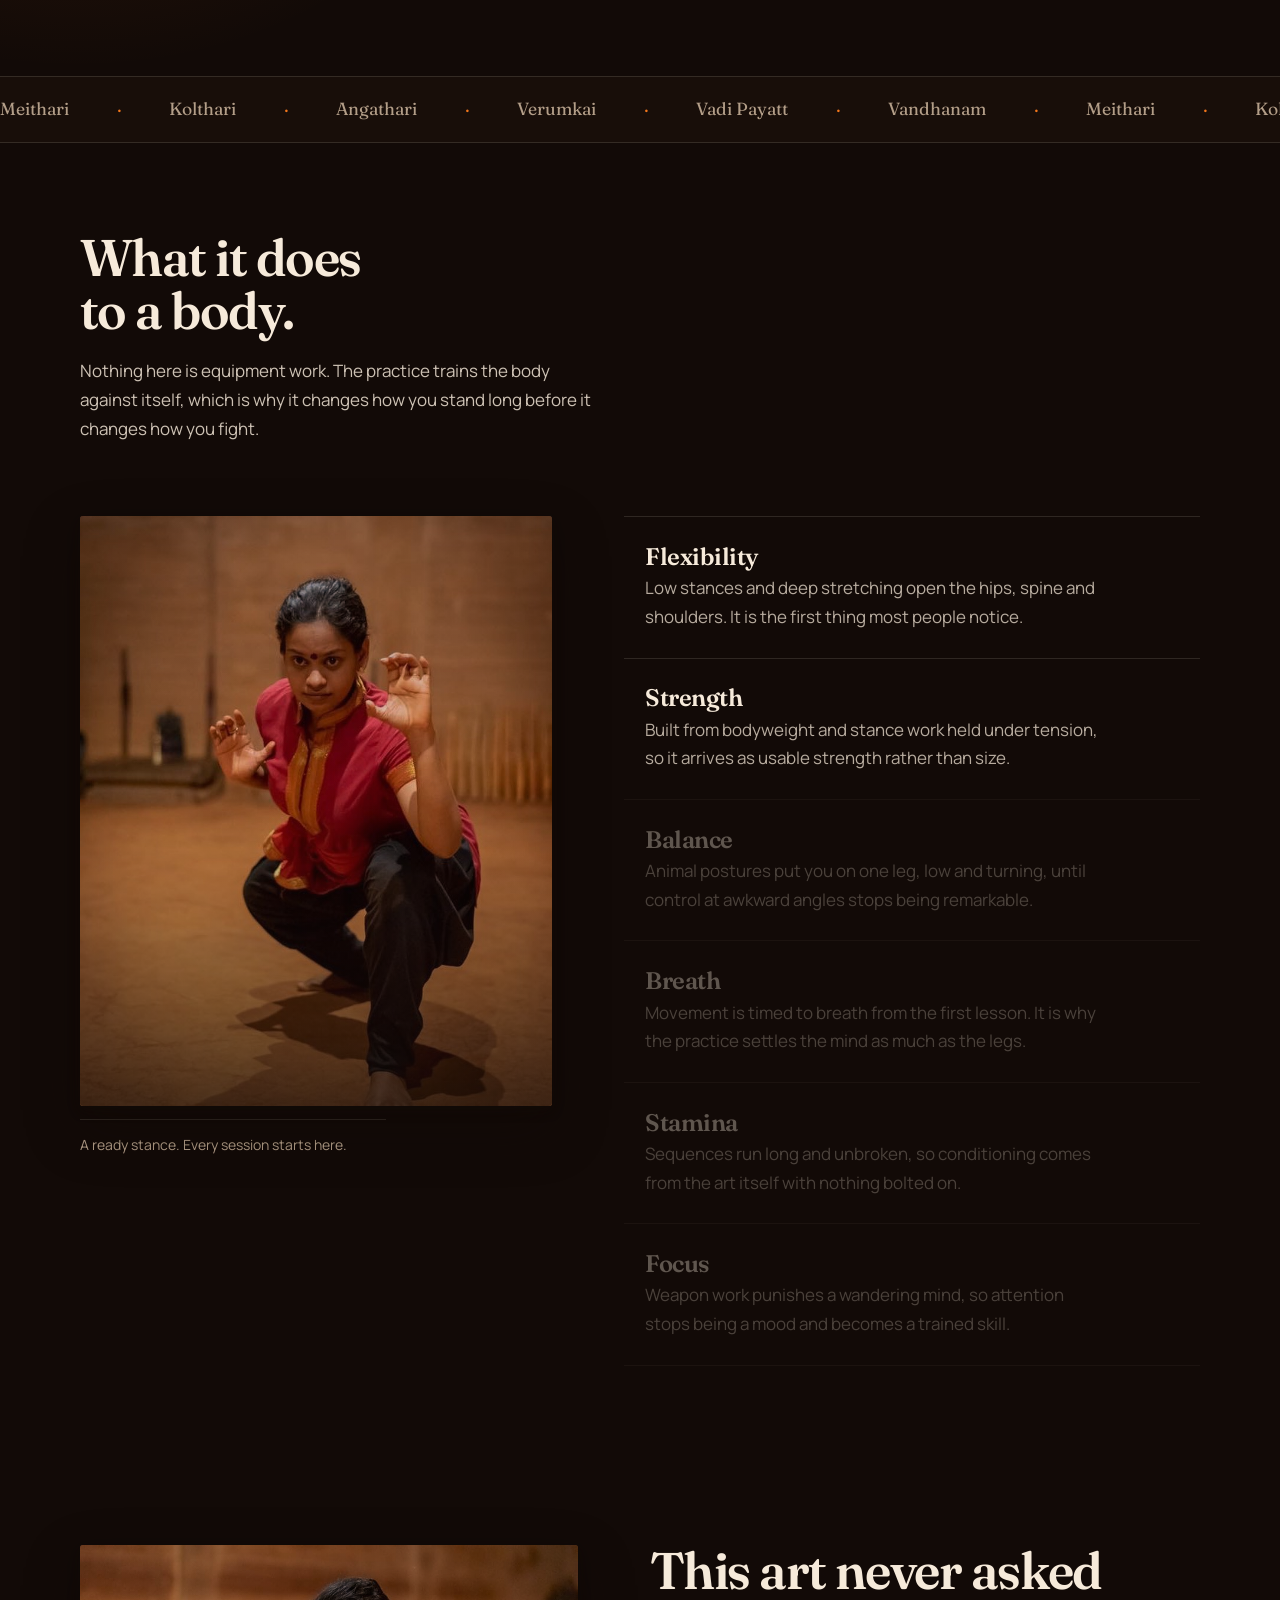
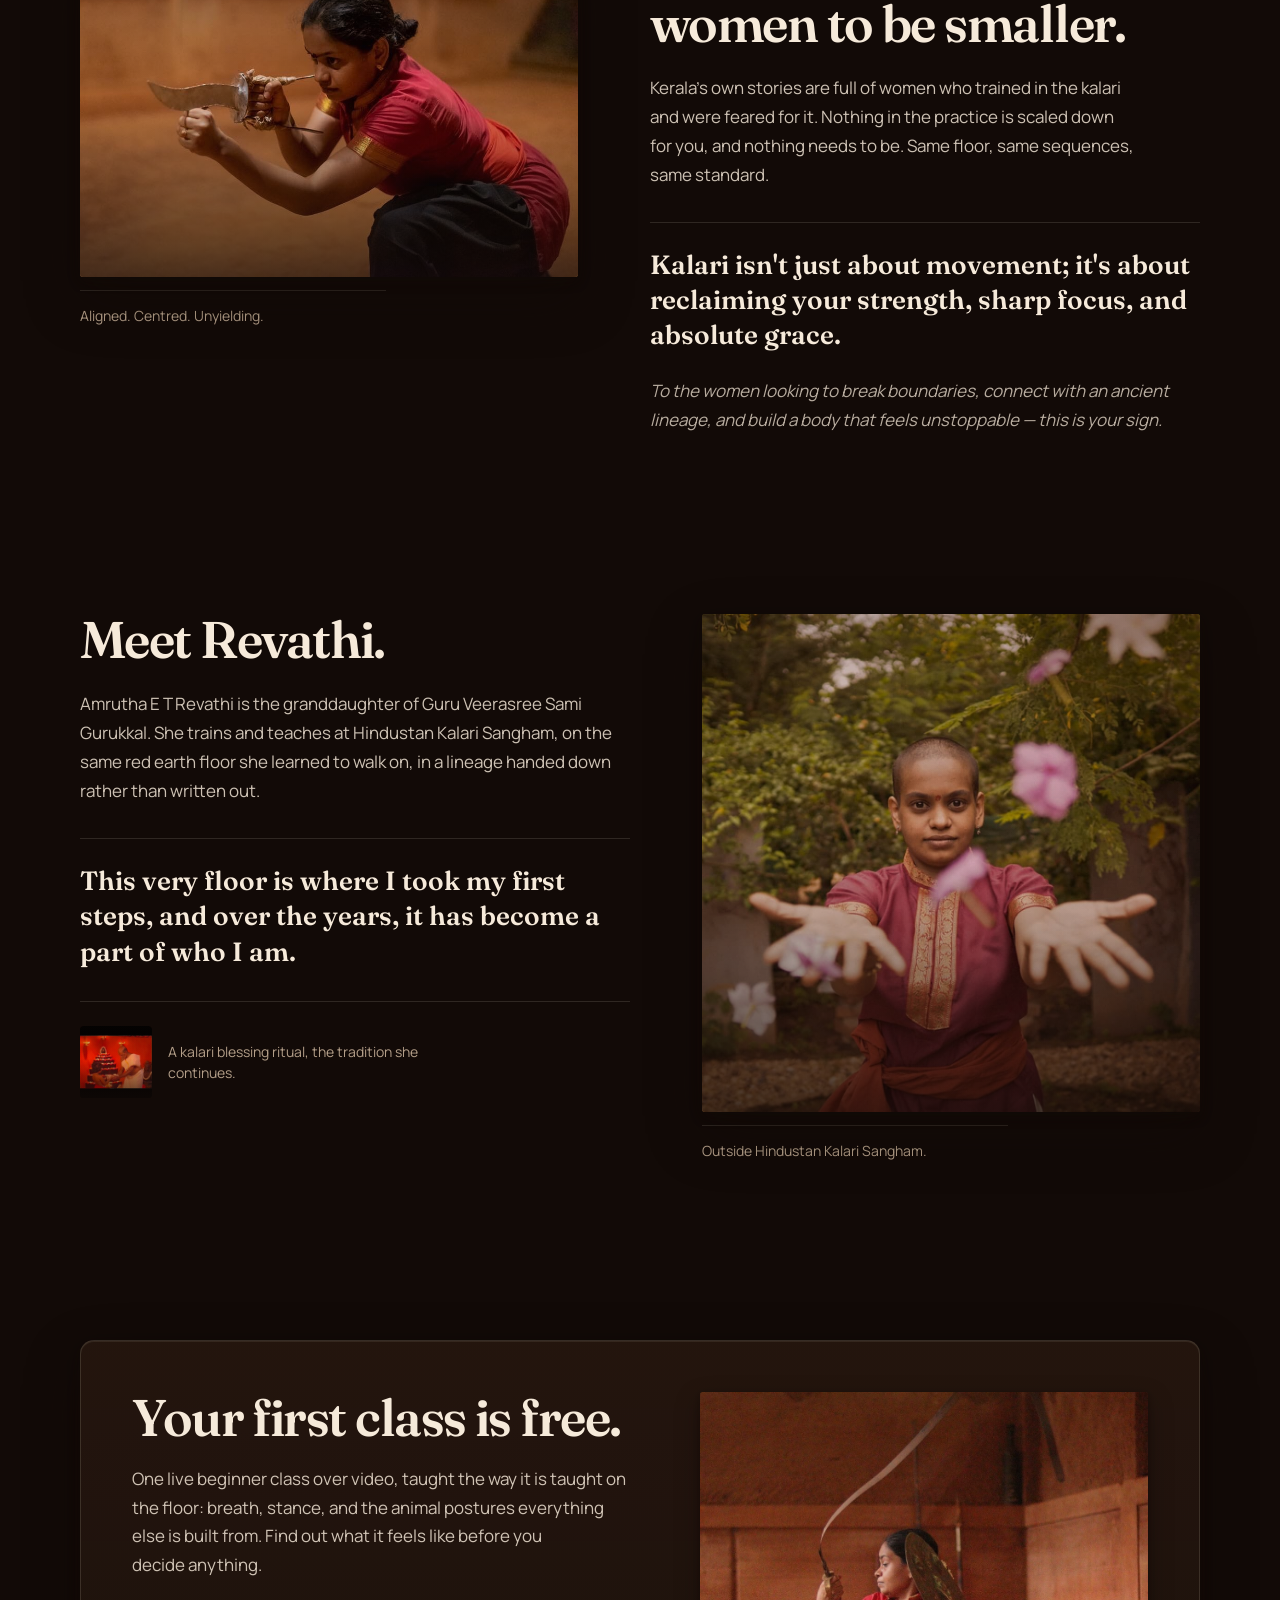
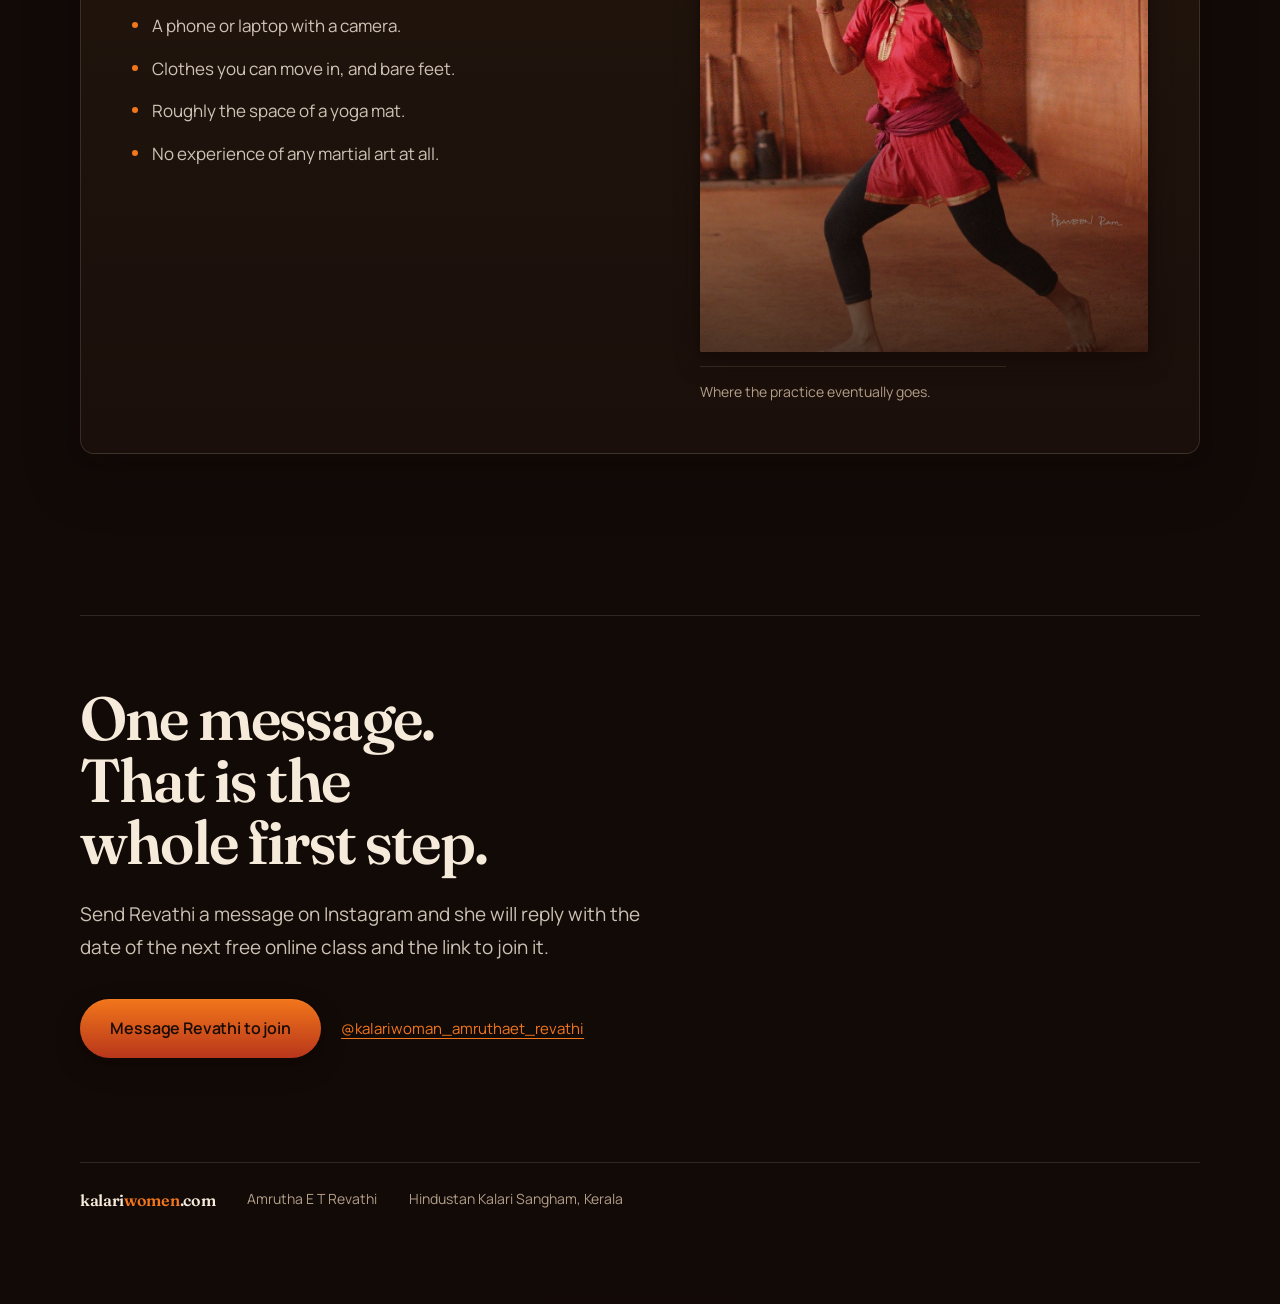
==== commit 16675fa0: "Redesign the site as a single kalariwomen.com landing page Rebuilds index.html around the brief: wha" ====
--- a/index.html
+++ b/index.html
@@ -1,146 +1,560 @@
-<!DOCTYPE html>
+<!doctype html>
 <html lang="en">
 <head>
-<meta charset="UTF-8">
-<meta name="viewport" content="width=device-width, initial-scale=1.0">
-<title>Amrutha E T — Kalariwoman | Kalaripayattu Trainer</title>
-<meta name="description" content="Amrutha E T — Kalaripayattu trainer and granddaughter of Guru Veerasree Sami Gurukkal. Online & offline classes at Hindustan Kalari Sangham.">
+<meta charset="utf-8">
+<meta name="viewport" content="width=device-width, initial-scale=1, viewport-fit=cover">
+<title>Kalari Women — Free online Kalaripayattu class with Revathi</title>
+<meta name="description" content="Kalaripayattu, one of the oldest fighting systems in the world, taught live online by Revathi of Hindustan Kalari Sangham. Your first class is free.">
+<link rel="icon" href="data:image/svg+xml,<svg xmlns='http://www.w3.org/2000/svg' viewBox='0 0 32 32'><rect width='32' height='32' rx='8' fill='%23120A07'/><path d='M16 6c3.6 3.4 6 6.6 6 10a6 6 0 0 1-12 0c0-3.4 2.4-6.6 6-10z' fill='%23F2761B'/></svg>">
+
 <link rel="preconnect" href="https://fonts.googleapis.com">
 <link rel="preconnect" href="https://fonts.gstatic.com" crossorigin>
-<link href="https://fonts.googleapis.com/css2?family=Cinzel:wght@500;600;700;900&family=Inter:wght@300;400;500;600&display=swap" rel="stylesheet">
-<link rel="stylesheet" href="styles.css">
+<link href="https://fonts.googleapis.com/css2?family=Fraunces:ital,opsz,wght@0,9..144,400;0,9..144,600;0,9..144,700;1,9..144,400&family=Manrope:wght@300;400;500;600&display=swap" rel="stylesheet">
+
+<script>document.documentElement.className += " js";</script>
+<style>
+/* ————————————————————————————————————————————————
+   kalariwomen.com — single file, no framework.
+   Tailwind's CDN is blocked by this container's egress proxy, so the
+   utility layer is hand-written here instead. Palette is derived from the
+   kalari floor (oxide red) and its oil lamps (flame), never Tailwind stock.
+   ———————————————————————————————————————————————— */
+
+:root {
+  /* palette */
+  --soot:   #120A07;   /* base ground     */
+  --pit:    #1E120C;   /* elevated        */
+  --raise:  #2A1A11;   /* floating        */
+  --kalari: #B8361B;   /* brand core      */
+  --lamp:   #F2761B;   /* derived accent  */
+  --bone:   #F6EADA;   /* ink             */
+  --taupe:  #B39E88;   /* secondary ink   */
+  --hair:   rgba(246,234,218,.13);
+
+  /* one spacing scale */
+  --s1: .5rem; --s2: 1rem; --s3: 1.5rem; --s4: 2rem;
+  --s5: 3rem;  --s6: 4.5rem; --s7: 6.5rem;
+  --section: clamp(4rem, 7vw, 7rem);
+  --gutter: clamp(1.25rem, 5vw, 5rem);
+  --spring: cubic-bezier(.22, 1, .36, 1);
+
+  /* depth: base -> elevated -> floating, tinted to the ground */
+  --e1: 0 1px 2px rgba(18,10,7,.40), 0 2px 6px rgba(18,10,7,.28);
+  --e2: 0 2px 6px rgba(18,10,7,.42), 0 10px 24px rgba(18,10,7,.34), inset 0 1px 0 rgba(246,234,218,.06);
+  --e3: 0 4px 12px rgba(18,10,7,.46), 0 22px 54px rgba(18,10,7,.40), inset 0 1px 0 rgba(246,234,218,.08);
+}
+
+*, *::before, *::after { box-sizing: border-box; }
+
+html { scroll-behavior: smooth; -webkit-text-size-adjust: 100%; }
+@media (prefers-reduced-motion: reduce) { html { scroll-behavior: auto; } }
+
+body {
+  margin: 0;
+  background-color: var(--soot);
+  background-image:
+    radial-gradient(60rem 40rem at 78% -8%, rgba(184,54,27,.30), transparent 62%),
+    radial-gradient(44rem 34rem at 6% 22%, rgba(242,118,27,.12), transparent 60%),
+    radial-gradient(70rem 50rem at 50% 108%, rgba(184,54,27,.20), transparent 64%);
+  color: var(--bone);
+  font-family: 'Manrope', system-ui, sans-serif;
+  font-size: 1.0625rem;
+  line-height: 1.7;
+  overflow-x: hidden;
+  -webkit-font-smoothing: antialiased;
+}
+
+img { max-width: 100%; display: block; }
+
+h1, h2, h3, .wordmark {
+  font-family: 'Fraunces', 'Iowan Old Style', Georgia, serif;
+  font-weight: 600;
+  margin: 0;
+}
+h1, h2 { letter-spacing: -.03em; line-height: 1.02; text-wrap: balance; }
+h3 { letter-spacing: -.02em; line-height: 1.18; }
+p { margin: 0; text-wrap: pretty; }
+
+.wrap { width: 100%; max-width: 78rem; margin-inline: auto; padding-inline: var(--gutter); }
+.section { padding-block: var(--section); position: relative; }
+.lede { max-width: 54ch; color: rgba(246,234,218,.82); }
+.muted { color: var(--taupe); }
+.rule { border: 0; border-top: 1px solid var(--hair); margin: 0; }
+
+.skip {
+  position: absolute; left: -9999px;
+  background: var(--bone); color: var(--soot);
+  padding: .6rem 1.2rem; border-radius: 999px; z-index: 60; text-decoration: none;
+}
+.skip:focus { left: var(--gutter); top: 1rem; }
+
+/* grain over the whole page, for depth on a dark ground */
+.grain {
+  position: fixed; inset: 0; z-index: 3; pointer-events: none; opacity: .3;
+  mix-blend-mode: overlay;
+  background-image: url("data:image/svg+xml,%3Csvg xmlns='http://www.w3.org/2000/svg' width='180' height='180'%3E%3Cfilter id='n'%3E%3CfeTurbulence type='fractalNoise' baseFrequency='.85' numOctaves='3' stitchTiles='stitch'/%3E%3CfeColorMatrix type='saturate' values='0'/%3E%3C/filter%3E%3Crect width='180' height='180' filter='url(%23n)' opacity='.42'/%3E%3C/svg%3E");
+}
+
+/* scroll thread down the left edge */
+.thread {
+  position: fixed; left: 0; top: 0; bottom: 0; width: 2px; z-index: 40; pointer-events: none;
+  background: linear-gradient(to bottom, rgba(246,234,218,.10), rgba(246,234,218,.04));
+}
+.thread__fill {
+  position: absolute; inset: 0 auto 0 0; width: 2px;
+  transform-origin: top; transform: scaleY(var(--p, 0));
+  background: linear-gradient(to bottom, var(--lamp), var(--kalari));
+}
+
+/* reveal on entry: transform + opacity only */
+.js [data-reveal] {
+  opacity: 0; transform: translate3d(0, 20px, 0);
+  transition: opacity .7s var(--spring), transform .7s var(--spring);
+  transition-delay: var(--d, 0ms);
+}
+.js [data-reveal].is-in { opacity: 1; transform: translate3d(0, 0, 0); }
+@media (prefers-reduced-motion: reduce) {
+  .js [data-reveal] { opacity: 1; transform: none; transition: none; }
+}
+
+/* photography: gradient overlay + colour treatment layer */
+.shot { position: relative; overflow: hidden; background: var(--pit); border-radius: 3px; }
+.shot > img { width: 100%; height: 100%; object-fit: cover; }
+.shot::before {
+  content: ""; position: absolute; inset: 0; z-index: 1; pointer-events: none;
+  background: linear-gradient(200deg, rgba(184,54,27,.22), rgba(242,118,27,.08));
+  mix-blend-mode: multiply;
+}
+.shot::after {
+  content: ""; position: absolute; inset: 0; z-index: 2; pointer-events: none;
+  background: linear-gradient(to top, rgba(18,10,7,.72), rgba(18,10,7,.06) 55%, rgba(18,10,7,.26));
+}
+figure { margin: 0; }
+figcaption {
+  margin-top: .85rem; padding-top: .85rem;
+  border-top: 1px solid var(--hair);
+  font-size: .875rem; line-height: 1.5; color: var(--taupe); max-width: 34ch;
+}
+.elevated { box-shadow: var(--e3); }
+
+/* ——— hero ——— */
+.hero { position: relative; min-height: 88svh; display: flex; flex-direction: column; }
+.hero__bg { position: absolute; inset: 0; border-radius: 0; }
+.hero__bg > img { will-change: transform; object-position: 64% 38%; transform: translate3d(0, var(--py, 0px), 0) scale(1.08); }
+.hero__bg::after {
+  background:
+    linear-gradient(to right, rgba(18,10,7,.92), rgba(18,10,7,.78) 30%, rgba(18,10,7,.26) 60%, rgba(18,10,7,.06) 82%),
+    linear-gradient(to top, rgba(18,10,7,.80), rgba(18,10,7,.10) 60%, rgba(18,10,7,.42));
+}
+.hero__inner { position: relative; z-index: 10; flex: 1; display: flex; align-items: center; padding-block: var(--s6) var(--s7); }
+.hero__kicker { font-size: .8125rem; letter-spacing: .18em; color: var(--taupe); margin-bottom: 1.25rem; }
+.hero h1 { font-size: clamp(2.6rem, 1.4rem + 5.4vw, 5.8rem); max-width: 15ch; }
+.hero__sub { margin-top: 1.5rem; max-width: 46ch; font-size: 1.1875rem; color: rgba(246,234,218,.86); }
+.hero__cta { margin-top: 2.25rem; display: flex; flex-wrap: wrap; align-items: center; gap: 1.25rem; }
+
+/* ——— nav ——— */
+.nav { position: relative; z-index: 10; display: flex; align-items: center; justify-content: space-between; padding-block: 1.5rem; gap: 1rem; }
+.wordmark { font-size: 1.15rem; letter-spacing: -.02em; color: var(--bone); text-decoration: none; }
+.wordmark span { color: var(--lamp); }
+.nav__links { display: flex; align-items: center; gap: 1.75rem; font-size: .9375rem; }
+.navlink { color: var(--taupe); text-decoration: none; transition: color .18s var(--spring), opacity .18s var(--spring); }
+.navlink:hover { color: var(--bone); }
+.navlink:focus-visible { outline: 2px solid var(--lamp); outline-offset: 4px; border-radius: 3px; }
+.navlink:active { opacity: .7; }
+.navlink--strong { color: var(--bone); }
+@media (max-width: 640px) { .navlink--hide { display: none; } }
+
+/* ——— controls ——— */
+.btn {
+  display: inline-flex; align-items: center; gap: .6rem;
+  padding: 1rem 1.9rem; border-radius: 999px;
+  background: linear-gradient(180deg, var(--lamp), var(--kalari));
+  color: #190B04; font-weight: 600; font-size: 1rem; letter-spacing: -.01em;
+  text-decoration: none; box-shadow: var(--e2);
+  transition: transform .18s var(--spring), box-shadow .18s var(--spring), filter .18s var(--spring);
+}
+.btn:hover { transform: translate3d(0,-2px,0); box-shadow: var(--e3); filter: brightness(1.07); }
+.btn:active { transform: translate3d(0,1px,0) scale(.985); }
+.btn:focus-visible { outline: 2px solid var(--bone); outline-offset: 3px; }
+
+.link {
+  color: var(--lamp); text-decoration: underline;
+  text-underline-offset: 4px; text-decoration-thickness: 1px;
+  transition: color .18s var(--spring);
+}
+.link:hover { color: var(--bone); }
+.link:focus-visible { outline: 2px solid var(--lamp); outline-offset: 3px; border-radius: 3px; }
+
+/* ——— generic two-column spread ——— */
+.spread { display: grid; gap: var(--s6); }
+@media (min-width: 900px) {
+  .spread { gap: var(--s6); grid-template-columns: 1.05fr .95fr; align-items: start; }
+  .spread--flip { grid-template-columns: .95fr 1.05fr; }
+  .spread--flip > figure { order: -1; }
+  .sticky { position: sticky; top: 6rem; }
+}
+.h2 { font-size: clamp(1.9rem, 1.3rem + 2.4vw, 3.3rem); max-width: 16ch; }
+
+/* ——— stages list ——— */
+.stages { margin: 2.5rem 0 0; max-width: 52ch; display: grid; gap: 1.5rem; }
+.stages dt { font-family: 'Fraunces', Georgia, serif; font-weight: 600; font-size: 1.25rem; color: var(--bone); }
+.stages dd { margin: .15rem 0 0; color: rgba(246,234,218,.72); }
+
+/* ——— marquee ——— */
+.marqueeband { position: relative; overflow: hidden; border-block: 1px solid var(--hair); background: rgba(30,18,12,.5); padding-block: 1.1rem; }
+.marquee { display: flex; width: max-content; animation: slide 40s linear infinite; }
+.marquee > span { display: flex; gap: var(--s5); padding-right: var(--s5); font-family: 'Fraunces', Georgia, serif; font-size: 1.1rem; color: var(--taupe); }
+.marquee i { color: var(--lamp); font-style: normal; }
+@keyframes slide { from { transform: translate3d(0,0,0); } to { transform: translate3d(-50%,0,0); } }
+@media (prefers-reduced-motion: reduce) { .marquee { animation: none; } }
+
+/* ——— body map ——— */
+.bodygrid { margin-top: var(--s6); display: grid; gap: var(--s6); }
+@media (min-width: 900px) { .bodygrid { grid-template-columns: .9fr 1.1fr; align-items: start; } }
+.rows { list-style: none; margin: 0; padding: 0; }
+.row { position: relative; border-top: 1px solid var(--hair); padding: 1.6rem 0 1.6rem 1.35rem; transition: opacity .5s var(--spring); }
+.rows > .row:last-child { border-bottom: 1px solid var(--hair); }
+.row:not(.is-lit) { opacity: .34; }
+.row.is-lit { opacity: 1; }
+.row__bar {
+  position: absolute; left: 0; top: 1.4rem; bottom: 1.4rem; width: 2px;
+  background: linear-gradient(to bottom, var(--lamp), var(--kalari));
+  transform-origin: top; transform: scaleY(0);
+  transition: transform .55s var(--spring);
+}
+.row.is-lit .row__bar { transform: scaleY(1); }
+.row h3 { font-size: 1.5rem; color: var(--bone); }
+.row p { margin-top: .2rem; max-width: 46ch; color: rgba(246,234,218,.72); }
+@media (prefers-reduced-motion: reduce) {
+  .row:not(.is-lit) { opacity: .82; }
+  .row__bar { transform: scaleY(1); }
+}
+
+/* ——— quotes ——— */
+.pull {
+  margin: 2rem 0 0; padding-top: 1.5rem; border-top: 1px solid var(--hair);
+  font-family: 'Fraunces', Georgia, serif; font-weight: 600;
+  font-size: clamp(1.2rem, 1rem + 1vw, 1.65rem); line-height: 1.34;
+  color: var(--bone); max-width: 31ch;
+}
+.aside { margin-top: 1.5rem; max-width: 52ch; color: rgba(246,234,218,.72); font-style: italic; }
+
+/* ——— lineage strip ——— */
+.lineage { margin-top: 2rem; padding-top: 1.5rem; border-top: 1px solid var(--hair); display: flex; align-items: center; gap: 1rem; }
+.lineage .shot { width: 4.5rem; height: 4.5rem; flex: none; }
+.lineage figcaption { margin: 0; padding: 0; border: 0; max-width: 30ch; }
+
+/* ——— offer panel ——— */
+.panel {
+  border: 1px solid var(--hair); border-radius: 14px;
+  background: linear-gradient(180deg, rgba(42,26,17,.72), rgba(30,18,12,.66));
+  padding: clamp(1.5rem, 4vw, 3.25rem); box-shadow: var(--e3);
+}
+.checks { list-style: none; margin: 2rem 0 0; padding: 0; display: grid; gap: .85rem; color: rgba(246,234,218,.82); }
+.checks li { display: flex; gap: .85rem; }
+.checks i { margin-top: .62rem; width: 6px; height: 6px; flex: none; border-radius: 999px; background: var(--lamp); }
+
+/* ——— close ——— */
+.close h2 { font-size: clamp(2.1rem, 1.4rem + 3vw, 4rem); max-width: 13ch; }
+.foot { margin-top: var(--s7); padding-top: 1.5rem; border-top: 1px solid var(--hair); display: flex; flex-wrap: wrap; gap: .5rem 2rem; font-size: .875rem; color: var(--taupe); }
+.foot .wordmark { font-size: 1rem; }
+</style>
 </head>
+
 <body>
 
-<header class="topbar">
-  <span class="topbar-name">AMRUTHA&nbsp;E&nbsp;T</span>
-  <a class="topbar-free" href="free-class.html">Free online class</a>
-  <a class="topbar-ig" href="https://www.instagram.com/kalariwoman_amruthaet_revathi/" target="_blank" rel="noopener">
-    <svg viewBox="0 0 24 24" width="20" height="20" fill="currentColor" aria-hidden="true"><path d="M12 2.2c3.2 0 3.6 0 4.9.07 1.2.06 2 .25 2.6.5.7.28 1.2.6 1.7 1.1.5.5.85 1 1.1 1.7.25.6.44 1.4.5 2.6.07 1.3.07 1.7.07 4.9s0 3.6-.07 4.9c-.06 1.2-.25 2-.5 2.6-.28.7-.6 1.2-1.1 1.7-.5.5-1 .85-1.7 1.1-.6.25-1.4.44-2.6.5-1.3.07-1.7.07-4.9.07s-3.6 0-4.9-.07c-1.2-.06-2-.25-2.6-.5-.7-.28-1.2-.6-1.7-1.1-.5-.5-.85-1-1.1-1.7-.25-.6-.44-1.4-.5-2.6C2.2 15.6 2.2 15.2 2.2 12s0-3.6.07-4.9c.06-1.2.25-2 .5-2.6.28-.7.6-1.2 1.1-1.7.5-.5 1-.85 1.7-1.1.6-.25 1.4-.44 2.6-.5C8.4 2.2 8.8 2.2 12 2.2zm0 1.8c-3.14 0-3.5 0-4.75.07-1 .04-1.6.2-1.96.34-.5.19-.85.42-1.22.79-.37.37-.6.72-.79 1.22-.14.36-.3.94-.34 1.96C3.2 8.5 3.2 8.86 3.2 12s0 3.5.07 4.75c.04 1 .2 1.6.34 1.96.19.5.42.85.79 1.22.37.37.72.6 1.22.79.36.14.94.3 1.96.34 1.25.07 1.61.07 4.75.07s3.5 0 4.75-.07c1-.04 1.6-.2 1.96-.34.5-.19.85-.42 1.22-.79.37-.37.6-.72.79-1.22.14-.36.3-.94.34-1.96.07-1.25.07-1.61.07-4.75s0-3.5-.07-4.75c-.04-1-.2-1.6-.34-1.96a3.3 3.3 0 0 0-.79-1.22 3.3 3.3 0 0 0-1.22-.79c-.36-.14-.94-.3-1.96-.34C15.5 4 15.14 4 12 4zm0 3.05A4.95 4.95 0 1 1 12 17a4.95 4.95 0 0 1 0-9.9zm0 1.8a3.15 3.15 0 1 0 0 6.3 3.15 3.15 0 0 0 0-6.3zm5.15-2a1.16 1.16 0 1 1-2.32 0 1.16 1.16 0 0 1 2.32 0z"/></svg>
-  </a>
+<div class="grain" aria-hidden="true"></div>
+<div class="thread" aria-hidden="true"><div class="thread__fill" id="threadFill"></div></div>
+<a class="skip" href="#join">Skip to the free class</a>
+
+<!-- ————————— hero ————————— -->
+<header class="hero">
+  <div class="hero__bg shot" aria-hidden="true">
+    <img id="heroImg" src="images/post-6-hq.jpg" width="1122" height="1403" alt="" fetchpriority="high">
+  </div>
+
+  <div class="wrap nav">
+    <a class="wordmark" href="#top">kalari<span>women</span></a>
+    <div class="nav__links">
+      <a class="navlink navlink--hide" href="#practice">The practice</a>
+      <a class="navlink navlink--hide" href="#revathi">Revathi</a>
+      <a class="navlink navlink--strong" href="#join">Free class</a>
+    </div>
+  </div>
+
+  <div class="wrap hero__inner" id="top">
+    <div>
+      <p class="hero__kicker" data-reveal>HINDUSTAN KALARI SANGHAM · KERALA</p>
+      <h1 data-reveal style="--d:90ms">The martial art of the Goddesses.</h1>
+      <p class="hero__sub" data-reveal style="--d:180ms">
+        Kalaripayattu is one of the oldest fighting systems in the world, trained barefoot on
+        a red earth floor. Revathi teaches it live, online, to women anywhere. Your first
+        class costs nothing.
+      </p>
+      <div class="hero__cta" data-reveal style="--d:270ms">
+        <a class="btn" href="#join">Claim your free class</a>
+        <span class="muted" style="font-size:.9375rem">No experience. No equipment.</span>
+      </div>
+    </div>
+  </div>
 </header>
 
-<section class="hero" id="hero">
-  <div class="hero-media">
-    <img src="images/post-7-hq.jpg" alt="Amrutha E T in an outdoor Udaval sword-fighting demonstration">
-    <div class="hero-scrim"></div>
-  </div>
-  <div class="hero-content">
-    <p class="hero-eyebrow">Hindustan Kalari Sangham</p>
-    <h1>Amrutha&nbsp;E&nbsp;T</h1>
-    <p class="hero-sub">Kalariwoman &middot; Kalaripayattu Trainer</p>
-    <p class="hero-tag">The martial art of the Goddesses</p>
-    <a href="#contact" class="btn btn-outline">Begin your journey</a>
-  </div>
-  <a href="#about" class="scroll-cue" aria-label="Scroll down">
-    <span></span>
-  </a>
+<!-- ————————— what kalari is ————————— -->
+<section class="section" id="practice">
+  <div class="wrap spread">
+    <div>
+      <h2 class="h2" data-reveal>Born in Kerala. Learned by repetition.</h2>
+      <p class="lede" data-reveal style="--d:90ms; margin-top:1.5rem">
+        A kalari is a sunken earthen pit, and the art is trained inside it barefoot, in
+        sequences repeated until the body stops needing to be told. It moves through four
+        stages, in order, and nobody skips ahead.
+      </p>
+      <dl class="stages">
+        <div data-reveal style="--d:120ms">
+          <dt>Meithari</dt>
+          <dd>Body control first. Stances, kicks, jumps and the long low sequences every later movement is built on.</dd>
+        </div>
+        <div data-reveal style="--d:180ms">
+          <dt>Kolthari</dt>
+          <dd>Wooden weapons. The long staff and the short stick, which teach distance and timing without the danger.</dd>
+        </div>
+        <div data-reveal style="--d:240ms">
+          <dt>Angathari</dt>
+          <dd>Metal weapons. Sword and shield, dagger, spear. Only once the body is already honest.</dd>
+        </div>
+        <div data-reveal style="--d:300ms">
+          <dt>Verumkai</dt>
+          <dd>Bare hands. The last stage, not the first, because it needs everything the others built.</dd>
+        </div>
+      </dl>
+    </div>
+
+    <figure data-reveal style="--d:150ms" class="sticky">
+      <div class="shot elevated" style="aspect-ratio:1079/703">
+        <img src="images/post-7-hq.jpg" width="1079" height="703" loading="lazy"
+             alt="Revathi facing a training partner in an outdoor sword demonstration beside the Kerala backwaters.">
+      </div>
+      <figcaption>Sword practice outdoors, beside the backwaters.</figcaption>
+    </figure>
+  </div>
 </section>
 
-<section class="about" id="about">
-  <div class="about-media">
-    <img src="images/post-4-hq.jpg" alt="Amrutha E T in a low crouching Kalari stance">
-  </div>
-  <div class="about-content">
-    <p class="section-eyebrow">Lineage</p>
-    <h2>Rooted in a Living Tradition</h2>
-    <p>
-      Granddaughter of <strong>Guru Veerasree Sami Gurukkal</strong>, Amrutha carries
-      forward a lineage of Kalaripayattu passed down through generations — the
-      ancient martial art form of Kerala, one of the oldest fighting systems in
-      the world.
+<div class="marqueeband" aria-hidden="true">
+  <div class="marquee">
+    <span>Meithari <i>·</i> Kolthari <i>·</i> Angathari <i>·</i> Verumkai <i>·</i> Vadi Payatt <i>·</i> Vandhanam <i>·</i></span>
+    <span>Meithari <i>·</i> Kolthari <i>·</i> Angathari <i>·</i> Verumkai <i>·</i> Vadi Payatt <i>·</i> Vandhanam <i>·</i></span>
+  </div>
+</div>
+
+<!-- ————————— what it does to a body ————————— -->
+<section class="section" id="body">
+  <div class="wrap">
+    <h2 class="h2" data-reveal style="max-width:14ch">What it does to a body.</h2>
+    <p class="lede" data-reveal style="--d:90ms; margin-top:1.25rem; max-width:52ch">
+      Nothing here is equipment work. The practice trains the body against itself, which is
+      why it changes how you stand long before it changes how you fight.
     </p>
-    <p>
-      She trains at <strong>Hindustan Kalari Sangham</strong>, where centuries-old
-      technique meets a modern practice: strength, focus, and grace built through
-      disciplined, daily return to the same sacred ground.
-    </p>
-    <p class="about-quote">
-      &ldquo;This very floor is where I took my first steps, and over the years,
-      it has become a part of who I am.&rdquo;
-    </p>
+
+    <div class="bodygrid">
+      <figure data-reveal class="sticky">
+        <div class="shot elevated" style="aspect-ratio:799/999">
+          <img src="images/post-4-hq.jpg" width="799" height="999" loading="lazy"
+               alt="Revathi low in a ready stance on the kalari floor, hands raised, eyes forward.">
+        </div>
+        <figcaption>A ready stance. Every session starts here.</figcaption>
+      </figure>
+
+      <ul class="rows">
+        <li class="row is-lit" data-row>
+          <div class="row__bar" aria-hidden="true"></div>
+          <h3>Flexibility</h3>
+          <p>Low stances and deep stretching open the hips, spine and shoulders. It is the first thing most people notice.</p>
+        </li>
+        <li class="row" data-row>
+          <div class="row__bar" aria-hidden="true"></div>
+          <h3>Strength</h3>
+          <p>Built from bodyweight and stance work held under tension, so it arrives as usable strength rather than size.</p>
+        </li>
+        <li class="row" data-row>
+          <div class="row__bar" aria-hidden="true"></div>
+          <h3>Balance</h3>
+          <p>Animal postures put you on one leg, low and turning, until control at awkward angles stops being remarkable.</p>
+        </li>
+        <li class="row" data-row>
+          <div class="row__bar" aria-hidden="true"></div>
+          <h3>Breath</h3>
+          <p>Movement is timed to breath from the first lesson. It is why the practice settles the mind as much as the legs.</p>
+        </li>
+        <li class="row" data-row>
+          <div class="row__bar" aria-hidden="true"></div>
+          <h3>Stamina</h3>
+          <p>Sequences run long and unbroken, so conditioning comes from the art itself with nothing bolted on.</p>
+        </li>
+        <li class="row" data-row>
+          <div class="row__bar" aria-hidden="true"></div>
+          <h3>Focus</h3>
+          <p>Weapon work punishes a wandering mind, so attention stops being a mood and becomes a trained skill.</p>
+        </li>
+      </ul>
+    </div>
   </div>
 </section>
 
-<section class="gallery" id="gallery">
-  <p class="section-eyebrow center">In Practice</p>
-  <h2 class="center">The Discipline, In Motion</h2>
-  <div class="gallery-grid">
-    <figure class="g-item g-wide">
-      <img src="images/post-1-hq.jpg" alt="Mid-air jump strike during a Vadi Payatt demonstration">
-      <figcaption>Vadi Payatt — absolute focus, agility, and a deep connection to the roots.</figcaption>
+<!-- ————————— women ————————— -->
+<section class="section">
+  <div class="wrap spread spread--flip">
+    <figure data-reveal>
+      <div class="shot elevated" style="aspect-ratio:959/639">
+        <img src="images/post-3-hq.jpg" width="959" height="639" loading="lazy"
+             alt="Revathi holding a dagger at close guard, completely still.">
+      </div>
+      <figcaption>Aligned. Centred. Unyielding.</figcaption>
     </figure>
-    <figure class="g-item g-tall">
-      <img src="images/post-2-hq.jpg" alt="Sword and shield fighting stance">
-      <figcaption>The sword tests your focus, the shield demands your presence, and the stage captures your soul.</figcaption>
+
+    <div>
+      <h2 class="h2" data-reveal style="max-width:15ch">This art never asked women to be smaller.</h2>
+      <p class="lede" data-reveal style="--d:90ms; margin-top:1.5rem; max-width:52ch">
+        Kerala's own stories are full of women who trained in the kalari and were feared for
+        it. Nothing in the practice is scaled down for you, and nothing needs to be. Same
+        floor, same sequences, same standard.
+      </p>
+      <blockquote class="pull" data-reveal style="--d:150ms">
+        Kalari isn't just about movement; it's about reclaiming your strength, sharp focus,
+        and absolute grace.
+      </blockquote>
+      <p class="aside" data-reveal style="--d:210ms">
+        To the women looking to break boundaries, connect with an ancient lineage, and build
+        a body that feels unstoppable &mdash; this is your sign.
+      </p>
+    </div>
+  </div>
+</section>
+
+<!-- ————————— revathi ————————— -->
+<section class="section" id="revathi">
+  <div class="wrap spread">
+    <div>
+      <h2 class="h2" data-reveal style="max-width:14ch">Meet Revathi.</h2>
+      <p class="lede" data-reveal style="--d:90ms; margin-top:1.5rem">
+        Amrutha E T Revathi is the granddaughter of Guru Veerasree Sami Gurukkal. She trains
+        and teaches at Hindustan Kalari Sangham, on the same red earth floor she learned to
+        walk on, in a lineage handed down rather than written out.
+      </p>
+      <blockquote class="pull" data-reveal style="--d:150ms; max-width:33ch">
+        This very floor is where I took my first steps, and over the years, it has become a
+        part of who I am.
+      </blockquote>
+      <figure class="lineage" data-reveal style="--d:210ms">
+        <div class="shot">
+          <img src="images/profile-hq.jpg" width="320" height="320" loading="lazy"
+               alt="An elder guru tying a ceremonial thread on a young student during a kalari blessing ritual.">
+        </div>
+        <figcaption>A kalari blessing ritual, the tradition she continues.</figcaption>
+      </figure>
+    </div>
+
+    <figure data-reveal style="--d:120ms">
+      <div class="shot elevated" style="aspect-ratio:1/1">
+        <img src="images/post-5-hq.jpg" width="1080" height="1080" loading="lazy"
+             alt="Revathi standing among flowering trees outside the kalari, hands open.">
+      </div>
+      <figcaption>Outside Hindustan Kalari Sangham.</figcaption>
     </figure>
-    <figure class="g-item g-tall">
-      <img src="images/post-3-hq.jpg" alt="Close-up dagger fighting stance">
-      <figcaption>Aligned. Centered. Unyielding.</figcaption>
-    </figure>
-    <figure class="g-item g-square">
-      <img src="images/post-5-hq.jpg" alt="Portrait among flowering branches">
-      <figcaption>Honoring the roots that ground me.</figcaption>
-    </figure>
-    <figure class="g-item g-tall">
-      <img src="images/post-6-hq.jpg" alt="Night ritual practice surrounded by oil lamps">
-      <figcaption>We begin with the Vandhanam — strength without humility is merely force.</figcaption>
-    </figure>
   </div>
 </section>
 
-<section class="classes" id="classes">
-  <p class="section-eyebrow center">Train With Her</p>
-  <h2 class="center">Online &amp; Offline Classes</h2>
-  <div class="class-cards">
-    <div class="class-card">
-      <h3>Online</h3>
-      <p>
-        Wherever you are in the world, train in fluid animal postures, agility,
-        and deep breathwork — building a flexible body and an unbreakable mind
-        from your own living room.
+<!-- ————————— the free class ————————— -->
+<section class="section" id="join">
+  <div class="wrap">
+    <div class="panel">
+      <div class="spread">
+        <div>
+          <h2 class="h2" data-reveal style="max-width:15ch">Your first class is free.</h2>
+          <p class="lede" data-reveal style="--d:90ms; margin-top:1.25rem; max-width:50ch">
+            One live beginner class over video, taught the way it is taught on the floor:
+            breath, stance, and the animal postures everything else is built from. Find out
+            what it feels like before you decide anything.
+          </p>
+          <ul class="checks" data-reveal style="--d:150ms">
+            <li><i></i><span>A phone or laptop with a camera.</span></li>
+            <li><i></i><span>Clothes you can move in, and bare feet.</span></li>
+            <li><i></i><span>Roughly the space of a yoga mat.</span></li>
+            <li><i></i><span>No experience of any martial art at all.</span></li>
+          </ul>
+        </div>
+
+        <figure data-reveal style="--d:180ms">
+          <div class="shot" style="aspect-ratio:1052/1315; box-shadow:var(--e2)">
+            <img src="images/post-2-hq.jpg" width="1052" height="1315" loading="lazy"
+                 alt="Revathi in a sword and shield stance on the kalari floor.">
+          </div>
+          <figcaption>Where the practice eventually goes.</figcaption>
+        </figure>
+      </div>
+    </div>
+  </div>
+</section>
+
+<!-- ————————— action ————————— -->
+<section class="section close" style="padding-top:var(--s6)">
+  <div class="wrap">
+    <hr class="rule">
+    <div style="padding-top:var(--s6)">
+      <h2 data-reveal>One message. That is the whole first step.</h2>
+      <p class="lede" data-reveal style="--d:90ms; margin-top:1.5rem; max-width:48ch; font-size:1.1875rem">
+        Send Revathi a message on Instagram and she will reply with the date of the next free
+        online class and the link to join it.
       </p>
-      <a href="#contact" class="btn btn-solid">DM for schedule</a>
-    </div>
-    <div class="class-card">
-      <h3>Offline</h3>
-      <p>
-        Step onto the Kalari floor itself at Hindustan Kalari Sangham and train
-        directly under generations of lineage — the traditional way this art
-        has always been taught.
-      </p>
-      <a href="#contact" class="btn btn-solid">DM for schedule</a>
-    </div>
+      <div class="hero__cta" data-reveal style="--d:150ms">
+        <a class="btn" href="https://www.instagram.com/kalariwoman_amruthaet_revathi/" target="_blank" rel="noopener">Message Revathi to join</a>
+        <a class="link" style="font-size:.9375rem" href="https://www.instagram.com/kalariwoman_amruthaet_revathi/" target="_blank" rel="noopener">@kalariwoman_amruthaet_revathi</a>
+      </div>
+    </div>
+
+    <footer class="foot">
+      <span class="wordmark">kalari<span>women</span>.com</span>
+      <span>Amrutha E T Revathi</span>
+      <span>Hindustan Kalari Sangham, Kerala</span>
+    </footer>
   </div>
 </section>
 
-<section class="quotes">
-  <blockquote>
-    <p>&ldquo;Kalari isn&rsquo;t just about movement; it&rsquo;s about reclaiming
-    your strength, sharp focus, and absolute grace.&rdquo;</p>
-  </blockquote>
-  <blockquote>
-    <p>&ldquo;To the women looking to break boundaries, connect with an ancient
-    lineage, and build a body that feels unstoppable — this is your sign.&rdquo;</p>
-  </blockquote>
-</section>
-
-<section class="contact" id="contact">
-  <div class="contact-media">
-    <img src="images/profile-hq.jpg" alt="Amrutha E T">
-  </div>
-  <h2>Ready to Awaken Your Inner Warrior?</h2>
-  <p>DM on Instagram for online &amp; offline class details.</p>
-  <a href="https://www.instagram.com/kalariwoman_amruthaet_revathi/" target="_blank" rel="noopener" class="btn btn-outline btn-large">
-    DM to Begin Your Journey
-  </a>
-</section>
-
-<footer class="site-footer">
-  <p>Amrutha E T &middot; Hindustan Kalari Sangham &middot;
-    <a href="https://www.instagram.com/kalariwoman_amruthaet_revathi/" target="_blank" rel="noopener">@kalariwoman_amruthaet_revathi</a>
-  </p>
-</footer>
+<script>
+(function () {
+  "use strict";
+  var reduced = window.matchMedia("(prefers-reduced-motion: reduce)").matches;
+
+  var revealIO = new IntersectionObserver(function (entries) {
+    entries.forEach(function (e) {
+      if (e.isIntersecting) { e.target.classList.add("is-in"); revealIO.unobserve(e.target); }
+    });
+  }, { rootMargin: "0px 0px -10% 0px", threshold: 0.05 });
+  document.querySelectorAll("[data-reveal]").forEach(function (el) { revealIO.observe(el); });
+
+  var rowIO = new IntersectionObserver(function (entries) {
+    entries.forEach(function (e) { e.target.classList.toggle("is-lit", e.isIntersecting); });
+  }, { rootMargin: "-42% 0px -42% 0px", threshold: 0 });
+  document.querySelectorAll("[data-row]").forEach(function (el) { rowIO.observe(el); });
+
+  var fill = document.getElementById("threadFill");
+  var hero = document.getElementById("heroImg");
+  var ticking = false;
+
+  function onScroll() {
+    if (ticking) return;
+    ticking = true;
+    requestAnimationFrame(function () {
+      var y = window.scrollY || 0;
+      var max = Math.max(document.documentElement.scrollHeight - window.innerHeight, 1);
+      if (fill) fill.style.setProperty("--p", Math.min(y / max, 1).toFixed(4));
+      if (hero && !reduced) hero.style.setProperty("--py", (y * 0.16).toFixed(1) + "px");
+      ticking = false;
+    });
+  }
+  onScroll();
+  window.addEventListener("scroll", onScroll, { passive: true });
+})();
+</script>
 
 </body>
 </html>
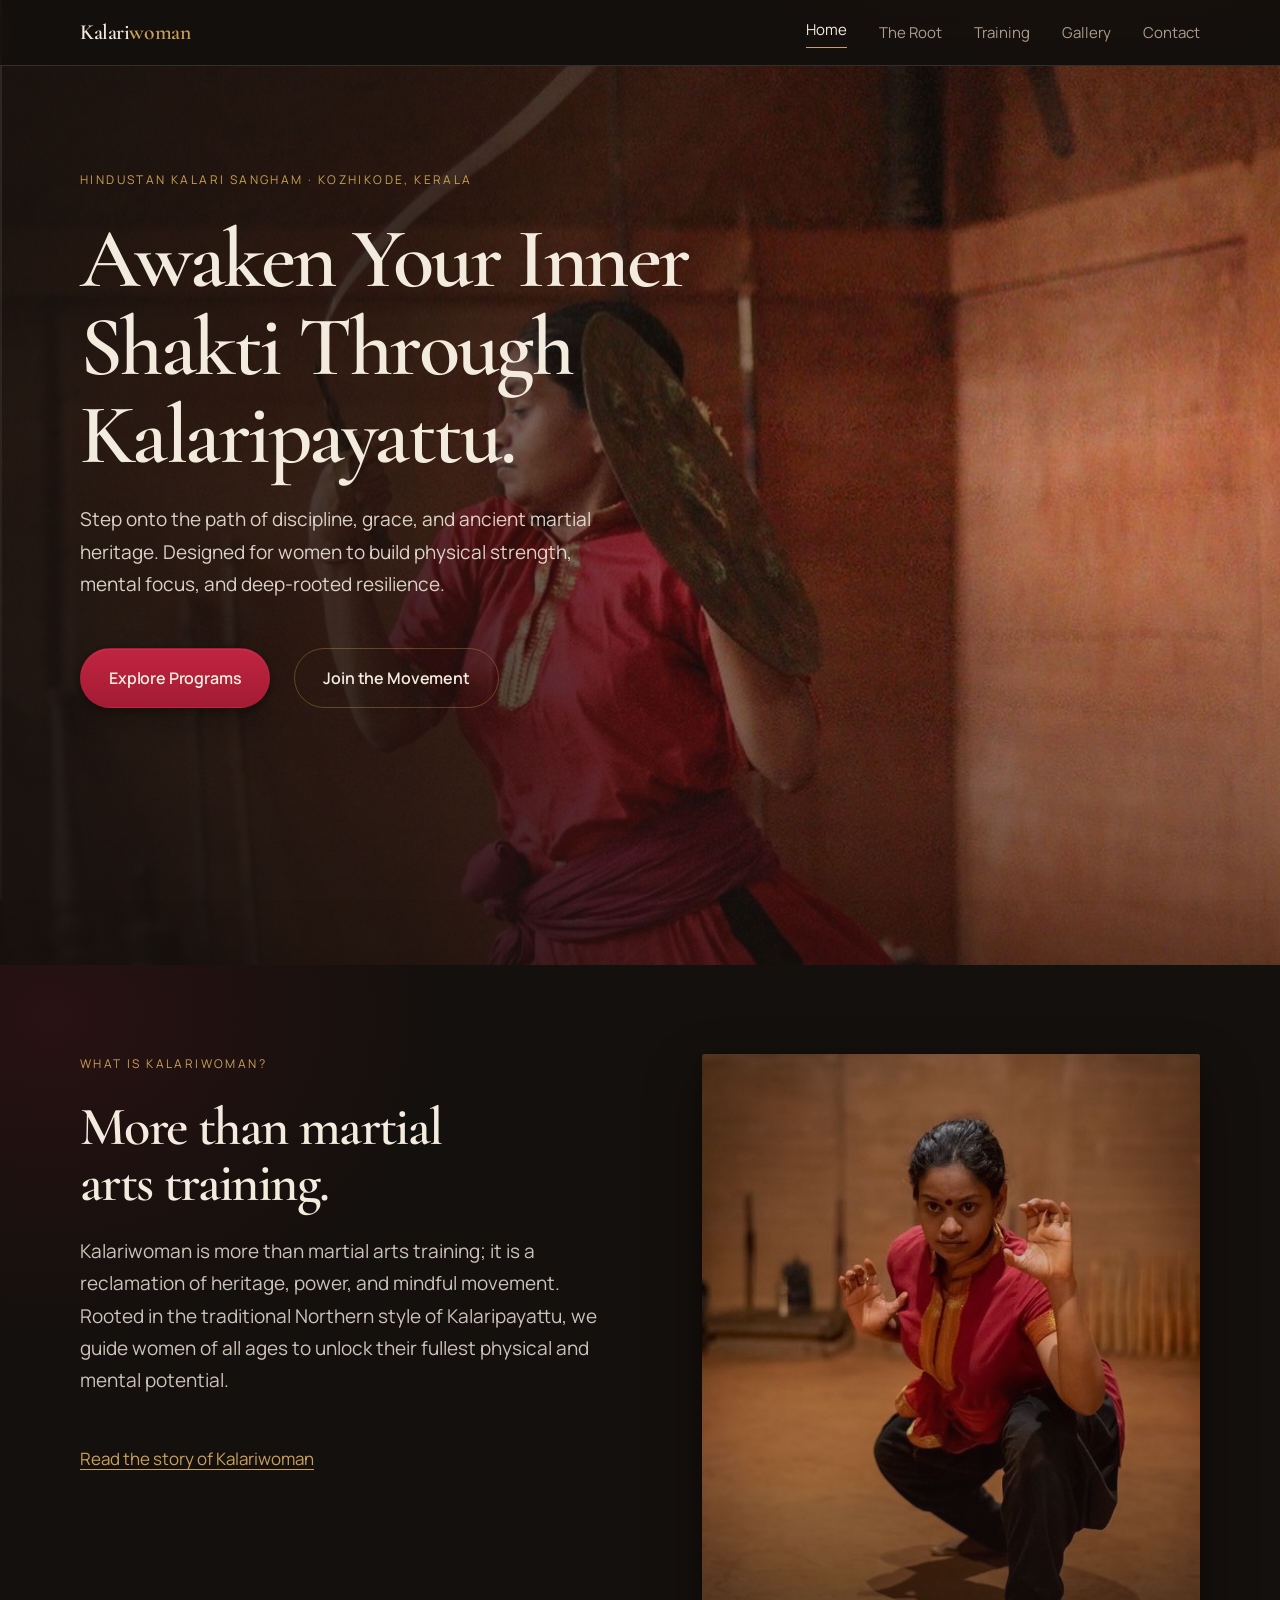
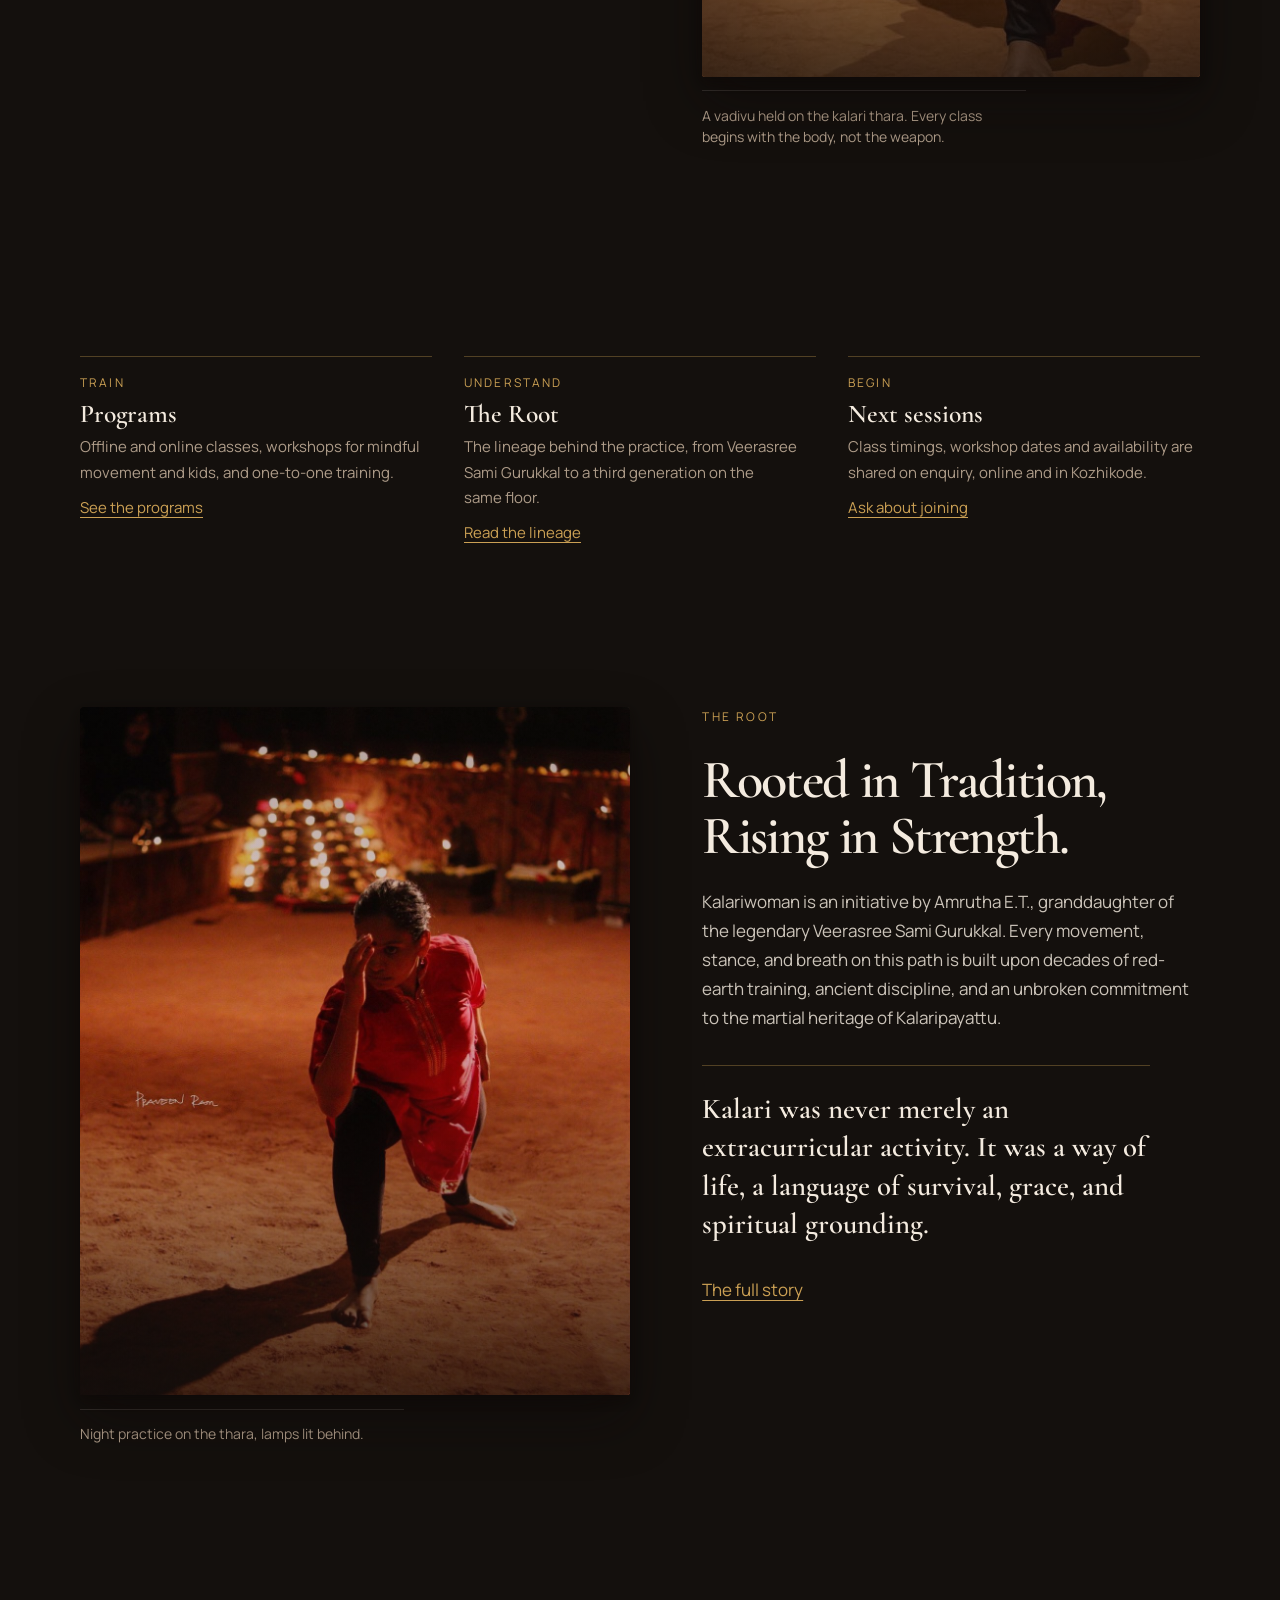
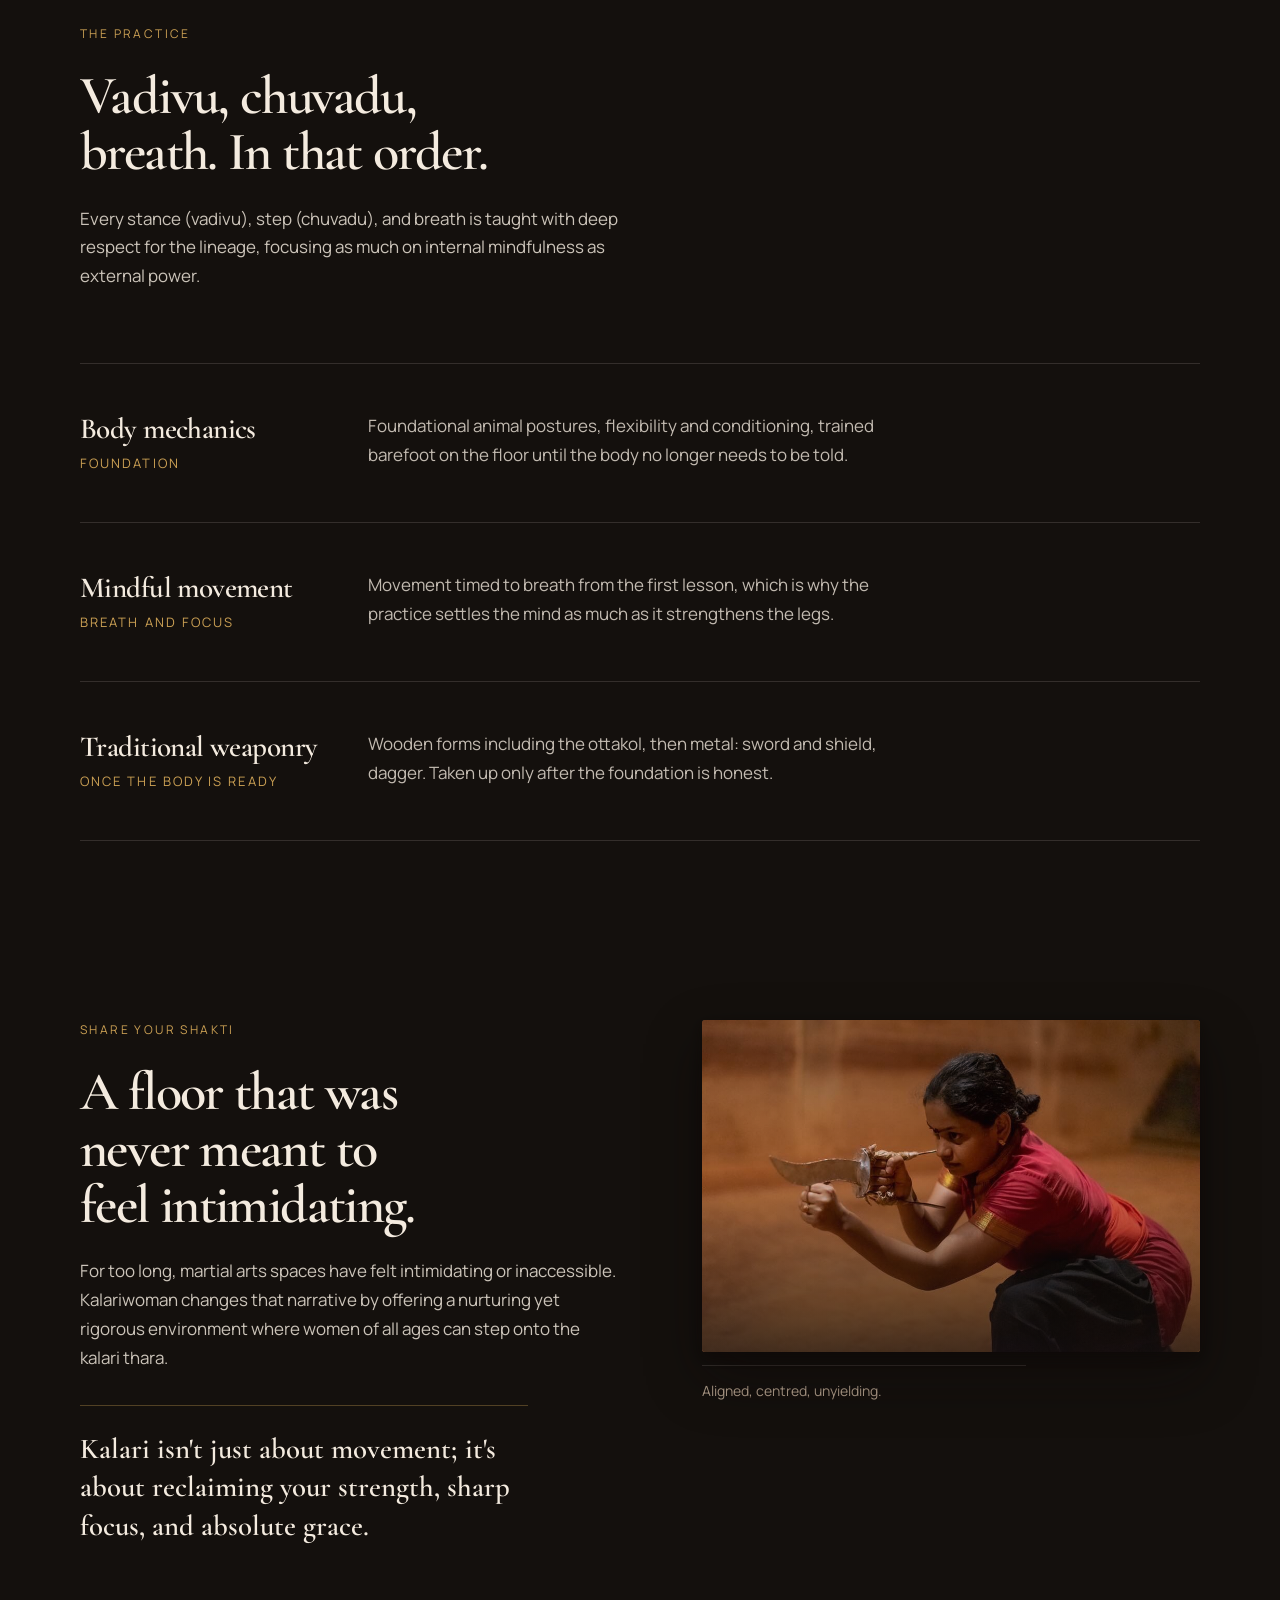
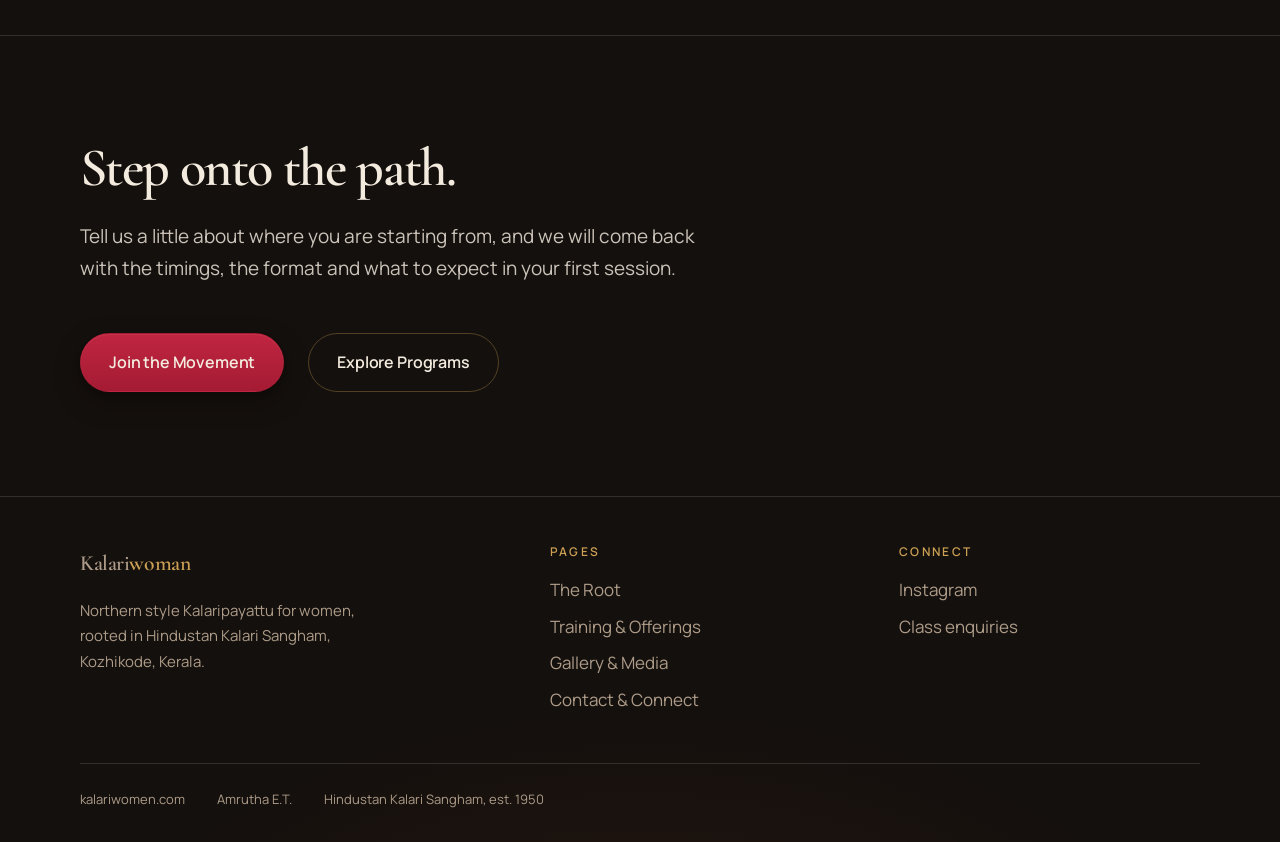
==== commit 20233c51: "Build the five-page Kalariwoman site Replaces the single landing page with the architecture Amrutha " ====
--- a/index.html
+++ b/index.html
@@ -3,558 +3,264 @@
 <head>
 <meta charset="utf-8">
 <meta name="viewport" content="width=device-width, initial-scale=1, viewport-fit=cover">
-<title>Kalari Women — Free online Kalaripayattu class with Revathi</title>
-<meta name="description" content="Kalaripayattu, one of the oldest fighting systems in the world, taught live online by Revathi of Hindustan Kalari Sangham. Your first class is free.">
-<link rel="icon" href="data:image/svg+xml,<svg xmlns='http://www.w3.org/2000/svg' viewBox='0 0 32 32'><rect width='32' height='32' rx='8' fill='%23120A07'/><path d='M16 6c3.6 3.4 6 6.6 6 10a6 6 0 0 1-12 0c0-3.4 2.4-6.6 6-10z' fill='%23F2761B'/></svg>">
-
+<title>Kalariwoman — Kalaripayattu training for women, with Amrutha E.T.</title>
+<meta name="description" content="Kalariwoman guides women through the Northern style of Kalaripayattu. Rooted in Hindustan Kalari Sangham, Kozhikode, established 1950. Online and offline training with Amrutha E.T.">
+<link rel="icon" href="data:image/svg+xml,<svg xmlns='http://www.w3.org/2000/svg' viewBox='0 0 32 32'><rect width='32' height='32' rx='8' fill='%2314100D'/><path d='M16 5.5c3.8 3.6 6.3 7 6.3 10.6a6.3 6.3 0 0 1-12.6 0C9.7 12.5 12.2 9.1 16 5.5z' fill='%23A41B33'/><path d='M16 12c1.7 1.7 2.8 3.2 2.8 4.8a2.8 2.8 0 0 1-5.6 0c0-1.6 1.1-3.1 2.8-4.8z' fill='%23CBA054'/></svg>">
 <link rel="preconnect" href="https://fonts.googleapis.com">
 <link rel="preconnect" href="https://fonts.gstatic.com" crossorigin>
-<link href="https://fonts.googleapis.com/css2?family=Fraunces:ital,opsz,wght@0,9..144,400;0,9..144,600;0,9..144,700;1,9..144,400&family=Manrope:wght@300;400;500;600&display=swap" rel="stylesheet">
-
+<link href="https://fonts.googleapis.com/css2?family=Cormorant+Garamond:wght@500;600;700&family=Manrope:wght@400;500;600&display=swap" rel="stylesheet">
+<link rel="stylesheet" href="assets/site.css">
 <script>document.documentElement.className += " js";</script>
-<style>
-/* ————————————————————————————————————————————————
-   kalariwomen.com — single file, no framework.
-   Tailwind's CDN is blocked by this container's egress proxy, so the
-   utility layer is hand-written here instead. Palette is derived from the
-   kalari floor (oxide red) and its oil lamps (flame), never Tailwind stock.
-   ———————————————————————————————————————————————— */
-
-:root {
-  /* palette */
-  --soot:   #120A07;   /* base ground     */
-  --pit:    #1E120C;   /* elevated        */
-  --raise:  #2A1A11;   /* floating        */
-  --kalari: #B8361B;   /* brand core      */
-  --lamp:   #F2761B;   /* derived accent  */
-  --bone:   #F6EADA;   /* ink             */
-  --taupe:  #B39E88;   /* secondary ink   */
-  --hair:   rgba(246,234,218,.13);
-
-  /* one spacing scale */
-  --s1: .5rem; --s2: 1rem; --s3: 1.5rem; --s4: 2rem;
-  --s5: 3rem;  --s6: 4.5rem; --s7: 6.5rem;
-  --section: clamp(4rem, 7vw, 7rem);
-  --gutter: clamp(1.25rem, 5vw, 5rem);
-  --spring: cubic-bezier(.22, 1, .36, 1);
-
-  /* depth: base -> elevated -> floating, tinted to the ground */
-  --e1: 0 1px 2px rgba(18,10,7,.40), 0 2px 6px rgba(18,10,7,.28);
-  --e2: 0 2px 6px rgba(18,10,7,.42), 0 10px 24px rgba(18,10,7,.34), inset 0 1px 0 rgba(246,234,218,.06);
-  --e3: 0 4px 12px rgba(18,10,7,.46), 0 22px 54px rgba(18,10,7,.40), inset 0 1px 0 rgba(246,234,218,.08);
-}
-
-*, *::before, *::after { box-sizing: border-box; }
-
-html { scroll-behavior: smooth; -webkit-text-size-adjust: 100%; }
-@media (prefers-reduced-motion: reduce) { html { scroll-behavior: auto; } }
-
-body {
-  margin: 0;
-  background-color: var(--soot);
-  background-image:
-    radial-gradient(60rem 40rem at 78% -8%, rgba(184,54,27,.30), transparent 62%),
-    radial-gradient(44rem 34rem at 6% 22%, rgba(242,118,27,.12), transparent 60%),
-    radial-gradient(70rem 50rem at 50% 108%, rgba(184,54,27,.20), transparent 64%);
-  color: var(--bone);
-  font-family: 'Manrope', system-ui, sans-serif;
-  font-size: 1.0625rem;
-  line-height: 1.7;
-  overflow-x: hidden;
-  -webkit-font-smoothing: antialiased;
-}
-
-img { max-width: 100%; display: block; }
-
-h1, h2, h3, .wordmark {
-  font-family: 'Fraunces', 'Iowan Old Style', Georgia, serif;
-  font-weight: 600;
-  margin: 0;
-}
-h1, h2 { letter-spacing: -.03em; line-height: 1.02; text-wrap: balance; }
-h3 { letter-spacing: -.02em; line-height: 1.18; }
-p { margin: 0; text-wrap: pretty; }
-
-.wrap { width: 100%; max-width: 78rem; margin-inline: auto; padding-inline: var(--gutter); }
-.section { padding-block: var(--section); position: relative; }
-.lede { max-width: 54ch; color: rgba(246,234,218,.82); }
-.muted { color: var(--taupe); }
-.rule { border: 0; border-top: 1px solid var(--hair); margin: 0; }
-
-.skip {
-  position: absolute; left: -9999px;
-  background: var(--bone); color: var(--soot);
-  padding: .6rem 1.2rem; border-radius: 999px; z-index: 60; text-decoration: none;
-}
-.skip:focus { left: var(--gutter); top: 1rem; }
-
-/* grain over the whole page, for depth on a dark ground */
-.grain {
-  position: fixed; inset: 0; z-index: 3; pointer-events: none; opacity: .3;
-  mix-blend-mode: overlay;
-  background-image: url("data:image/svg+xml,%3Csvg xmlns='http://www.w3.org/2000/svg' width='180' height='180'%3E%3Cfilter id='n'%3E%3CfeTurbulence type='fractalNoise' baseFrequency='.85' numOctaves='3' stitchTiles='stitch'/%3E%3CfeColorMatrix type='saturate' values='0'/%3E%3C/filter%3E%3Crect width='180' height='180' filter='url(%23n)' opacity='.42'/%3E%3C/svg%3E");
-}
-
-/* scroll thread down the left edge */
-.thread {
-  position: fixed; left: 0; top: 0; bottom: 0; width: 2px; z-index: 40; pointer-events: none;
-  background: linear-gradient(to bottom, rgba(246,234,218,.10), rgba(246,234,218,.04));
-}
-.thread__fill {
-  position: absolute; inset: 0 auto 0 0; width: 2px;
-  transform-origin: top; transform: scaleY(var(--p, 0));
-  background: linear-gradient(to bottom, var(--lamp), var(--kalari));
-}
-
-/* reveal on entry: transform + opacity only */
-.js [data-reveal] {
-  opacity: 0; transform: translate3d(0, 20px, 0);
-  transition: opacity .7s var(--spring), transform .7s var(--spring);
-  transition-delay: var(--d, 0ms);
-}
-.js [data-reveal].is-in { opacity: 1; transform: translate3d(0, 0, 0); }
-@media (prefers-reduced-motion: reduce) {
-  .js [data-reveal] { opacity: 1; transform: none; transition: none; }
-}
-
-/* photography: gradient overlay + colour treatment layer */
-.shot { position: relative; overflow: hidden; background: var(--pit); border-radius: 3px; }
-.shot > img { width: 100%; height: 100%; object-fit: cover; }
-.shot::before {
-  content: ""; position: absolute; inset: 0; z-index: 1; pointer-events: none;
-  background: linear-gradient(200deg, rgba(184,54,27,.22), rgba(242,118,27,.08));
-  mix-blend-mode: multiply;
-}
-.shot::after {
-  content: ""; position: absolute; inset: 0; z-index: 2; pointer-events: none;
-  background: linear-gradient(to top, rgba(18,10,7,.72), rgba(18,10,7,.06) 55%, rgba(18,10,7,.26));
-}
-figure { margin: 0; }
-figcaption {
-  margin-top: .85rem; padding-top: .85rem;
-  border-top: 1px solid var(--hair);
-  font-size: .875rem; line-height: 1.5; color: var(--taupe); max-width: 34ch;
-}
-.elevated { box-shadow: var(--e3); }
-
-/* ——— hero ——— */
-.hero { position: relative; min-height: 88svh; display: flex; flex-direction: column; }
-.hero__bg { position: absolute; inset: 0; border-radius: 0; }
-.hero__bg > img { will-change: transform; object-position: 64% 38%; transform: translate3d(0, var(--py, 0px), 0) scale(1.08); }
-.hero__bg::after {
-  background:
-    linear-gradient(to right, rgba(18,10,7,.92), rgba(18,10,7,.78) 30%, rgba(18,10,7,.26) 60%, rgba(18,10,7,.06) 82%),
-    linear-gradient(to top, rgba(18,10,7,.80), rgba(18,10,7,.10) 60%, rgba(18,10,7,.42));
-}
-.hero__inner { position: relative; z-index: 10; flex: 1; display: flex; align-items: center; padding-block: var(--s6) var(--s7); }
-.hero__kicker { font-size: .8125rem; letter-spacing: .18em; color: var(--taupe); margin-bottom: 1.25rem; }
-.hero h1 { font-size: clamp(2.6rem, 1.4rem + 5.4vw, 5.8rem); max-width: 15ch; }
-.hero__sub { margin-top: 1.5rem; max-width: 46ch; font-size: 1.1875rem; color: rgba(246,234,218,.86); }
-.hero__cta { margin-top: 2.25rem; display: flex; flex-wrap: wrap; align-items: center; gap: 1.25rem; }
-
-/* ——— nav ——— */
-.nav { position: relative; z-index: 10; display: flex; align-items: center; justify-content: space-between; padding-block: 1.5rem; gap: 1rem; }
-.wordmark { font-size: 1.15rem; letter-spacing: -.02em; color: var(--bone); text-decoration: none; }
-.wordmark span { color: var(--lamp); }
-.nav__links { display: flex; align-items: center; gap: 1.75rem; font-size: .9375rem; }
-.navlink { color: var(--taupe); text-decoration: none; transition: color .18s var(--spring), opacity .18s var(--spring); }
-.navlink:hover { color: var(--bone); }
-.navlink:focus-visible { outline: 2px solid var(--lamp); outline-offset: 4px; border-radius: 3px; }
-.navlink:active { opacity: .7; }
-.navlink--strong { color: var(--bone); }
-@media (max-width: 640px) { .navlink--hide { display: none; } }
-
-/* ——— controls ——— */
-.btn {
-  display: inline-flex; align-items: center; gap: .6rem;
-  padding: 1rem 1.9rem; border-radius: 999px;
-  background: linear-gradient(180deg, var(--lamp), var(--kalari));
-  color: #190B04; font-weight: 600; font-size: 1rem; letter-spacing: -.01em;
-  text-decoration: none; box-shadow: var(--e2);
-  transition: transform .18s var(--spring), box-shadow .18s var(--spring), filter .18s var(--spring);
-}
-.btn:hover { transform: translate3d(0,-2px,0); box-shadow: var(--e3); filter: brightness(1.07); }
-.btn:active { transform: translate3d(0,1px,0) scale(.985); }
-.btn:focus-visible { outline: 2px solid var(--bone); outline-offset: 3px; }
-
-.link {
-  color: var(--lamp); text-decoration: underline;
-  text-underline-offset: 4px; text-decoration-thickness: 1px;
-  transition: color .18s var(--spring);
-}
-.link:hover { color: var(--bone); }
-.link:focus-visible { outline: 2px solid var(--lamp); outline-offset: 3px; border-radius: 3px; }
-
-/* ——— generic two-column spread ——— */
-.spread { display: grid; gap: var(--s6); }
-@media (min-width: 900px) {
-  .spread { gap: var(--s6); grid-template-columns: 1.05fr .95fr; align-items: start; }
-  .spread--flip { grid-template-columns: .95fr 1.05fr; }
-  .spread--flip > figure { order: -1; }
-  .sticky { position: sticky; top: 6rem; }
-}
-.h2 { font-size: clamp(1.9rem, 1.3rem + 2.4vw, 3.3rem); max-width: 16ch; }
-
-/* ——— stages list ——— */
-.stages { margin: 2.5rem 0 0; max-width: 52ch; display: grid; gap: 1.5rem; }
-.stages dt { font-family: 'Fraunces', Georgia, serif; font-weight: 600; font-size: 1.25rem; color: var(--bone); }
-.stages dd { margin: .15rem 0 0; color: rgba(246,234,218,.72); }
-
-/* ——— marquee ——— */
-.marqueeband { position: relative; overflow: hidden; border-block: 1px solid var(--hair); background: rgba(30,18,12,.5); padding-block: 1.1rem; }
-.marquee { display: flex; width: max-content; animation: slide 40s linear infinite; }
-.marquee > span { display: flex; gap: var(--s5); padding-right: var(--s5); font-family: 'Fraunces', Georgia, serif; font-size: 1.1rem; color: var(--taupe); }
-.marquee i { color: var(--lamp); font-style: normal; }
-@keyframes slide { from { transform: translate3d(0,0,0); } to { transform: translate3d(-50%,0,0); } }
-@media (prefers-reduced-motion: reduce) { .marquee { animation: none; } }
-
-/* ——— body map ——— */
-.bodygrid { margin-top: var(--s6); display: grid; gap: var(--s6); }
-@media (min-width: 900px) { .bodygrid { grid-template-columns: .9fr 1.1fr; align-items: start; } }
-.rows { list-style: none; margin: 0; padding: 0; }
-.row { position: relative; border-top: 1px solid var(--hair); padding: 1.6rem 0 1.6rem 1.35rem; transition: opacity .5s var(--spring); }
-.rows > .row:last-child { border-bottom: 1px solid var(--hair); }
-.row:not(.is-lit) { opacity: .34; }
-.row.is-lit { opacity: 1; }
-.row__bar {
-  position: absolute; left: 0; top: 1.4rem; bottom: 1.4rem; width: 2px;
-  background: linear-gradient(to bottom, var(--lamp), var(--kalari));
-  transform-origin: top; transform: scaleY(0);
-  transition: transform .55s var(--spring);
-}
-.row.is-lit .row__bar { transform: scaleY(1); }
-.row h3 { font-size: 1.5rem; color: var(--bone); }
-.row p { margin-top: .2rem; max-width: 46ch; color: rgba(246,234,218,.72); }
-@media (prefers-reduced-motion: reduce) {
-  .row:not(.is-lit) { opacity: .82; }
-  .row__bar { transform: scaleY(1); }
-}
-
-/* ——— quotes ——— */
-.pull {
-  margin: 2rem 0 0; padding-top: 1.5rem; border-top: 1px solid var(--hair);
-  font-family: 'Fraunces', Georgia, serif; font-weight: 600;
-  font-size: clamp(1.2rem, 1rem + 1vw, 1.65rem); line-height: 1.34;
-  color: var(--bone); max-width: 31ch;
-}
-.aside { margin-top: 1.5rem; max-width: 52ch; color: rgba(246,234,218,.72); font-style: italic; }
-
-/* ——— lineage strip ——— */
-.lineage { margin-top: 2rem; padding-top: 1.5rem; border-top: 1px solid var(--hair); display: flex; align-items: center; gap: 1rem; }
-.lineage .shot { width: 4.5rem; height: 4.5rem; flex: none; }
-.lineage figcaption { margin: 0; padding: 0; border: 0; max-width: 30ch; }
-
-/* ——— offer panel ——— */
-.panel {
-  border: 1px solid var(--hair); border-radius: 14px;
-  background: linear-gradient(180deg, rgba(42,26,17,.72), rgba(30,18,12,.66));
-  padding: clamp(1.5rem, 4vw, 3.25rem); box-shadow: var(--e3);
-}
-.checks { list-style: none; margin: 2rem 0 0; padding: 0; display: grid; gap: .85rem; color: rgba(246,234,218,.82); }
-.checks li { display: flex; gap: .85rem; }
-.checks i { margin-top: .62rem; width: 6px; height: 6px; flex: none; border-radius: 999px; background: var(--lamp); }
-
-/* ——— close ——— */
-.close h2 { font-size: clamp(2.1rem, 1.4rem + 3vw, 4rem); max-width: 13ch; }
-.foot { margin-top: var(--s7); padding-top: 1.5rem; border-top: 1px solid var(--hair); display: flex; flex-wrap: wrap; gap: .5rem 2rem; font-size: .875rem; color: var(--taupe); }
-.foot .wordmark { font-size: 1rem; }
-</style>
 </head>
-
 <body>
 
 <div class="grain" aria-hidden="true"></div>
-<div class="thread" aria-hidden="true"><div class="thread__fill" id="threadFill"></div></div>
-<a class="skip" href="#join">Skip to the free class</a>
-
-<!-- ————————— hero ————————— -->
-<header class="hero">
-  <div class="hero__bg shot" aria-hidden="true">
-    <img id="heroImg" src="images/post-6-hq.jpg" width="1122" height="1403" alt="" fetchpriority="high">
-  </div>
-
-  <div class="wrap nav">
-    <a class="wordmark" href="#top">kalari<span>women</span></a>
-    <div class="nav__links">
-      <a class="navlink navlink--hide" href="#practice">The practice</a>
-      <a class="navlink navlink--hide" href="#revathi">Revathi</a>
-      <a class="navlink navlink--strong" href="#join">Free class</a>
-    </div>
-  </div>
-
-  <div class="wrap hero__inner" id="top">
-    <div>
-      <p class="hero__kicker" data-reveal>HINDUSTAN KALARI SANGHAM · KERALA</p>
-      <h1 data-reveal style="--d:90ms">The martial art of the Goddesses.</h1>
-      <p class="hero__sub" data-reveal style="--d:180ms">
-        Kalaripayattu is one of the oldest fighting systems in the world, trained barefoot on
-        a red earth floor. Revathi teaches it live, online, to women anywhere. Your first
-        class costs nothing.
-      </p>
-      <div class="hero__cta" data-reveal style="--d:270ms">
-        <a class="btn" href="#join">Claim your free class</a>
-        <span class="muted" style="font-size:.9375rem">No experience. No equipment.</span>
-      </div>
-    </div>
+<div class="thread" aria-hidden="true"><div class="thread__fill"></div></div>
+<a class="skip" href="#main">Skip to content</a>
+
+<header class="bar">
+  <div class="wrap bar__in">
+    <a class="mark" href="index.html">Kalari<b>woman</b></a>
+    <nav class="menu" aria-label="Main">
+      <a href="index.html" aria-current="page">Home</a>
+      <a href="about.html">The Root</a>
+      <a href="programs.html">Training</a>
+      <a href="gallery.html" class="menu__hide">Gallery</a>
+      <a href="contact.html">Contact</a>
+    </nav>
   </div>
 </header>
 
-<!-- ————————— what kalari is ————————— -->
-<section class="section" id="practice">
-  <div class="wrap spread">
-    <div>
-      <h2 class="h2" data-reveal>Born in Kerala. Learned by repetition.</h2>
-      <p class="lede" data-reveal style="--d:90ms; margin-top:1.5rem">
-        A kalari is a sunken earthen pit, and the art is trained inside it barefoot, in
-        sequences repeated until the body stops needing to be told. It moves through four
-        stages, in order, and nobody skips ahead.
-      </p>
-      <dl class="stages">
-        <div data-reveal style="--d:120ms">
-          <dt>Meithari</dt>
-          <dd>Body control first. Stances, kicks, jumps and the long low sequences every later movement is built on.</dd>
-        </div>
-        <div data-reveal style="--d:180ms">
-          <dt>Kolthari</dt>
-          <dd>Wooden weapons. The long staff and the short stick, which teach distance and timing without the danger.</dd>
-        </div>
-        <div data-reveal style="--d:240ms">
-          <dt>Angathari</dt>
-          <dd>Metal weapons. Sword and shield, dagger, spear. Only once the body is already honest.</dd>
-        </div>
-        <div data-reveal style="--d:300ms">
-          <dt>Verumkai</dt>
-          <dd>Bare hands. The last stage, not the first, because it needs everything the others built.</dd>
-        </div>
-      </dl>
-    </div>
-
-    <figure data-reveal style="--d:150ms" class="sticky">
-      <div class="shot elevated" style="aspect-ratio:1079/703">
-        <img src="images/post-7-hq.jpg" width="1079" height="703" loading="lazy"
-             alt="Revathi facing a training partner in an outdoor sword demonstration beside the Kerala backwaters.">
-      </div>
-      <figcaption>Sword practice outdoors, beside the backwaters.</figcaption>
-    </figure>
-  </div>
-</section>
-
-<div class="marqueeband" aria-hidden="true">
-  <div class="marquee">
-    <span>Meithari <i>·</i> Kolthari <i>·</i> Angathari <i>·</i> Verumkai <i>·</i> Vadi Payatt <i>·</i> Vandhanam <i>·</i></span>
-    <span>Meithari <i>·</i> Kolthari <i>·</i> Angathari <i>·</i> Verumkai <i>·</i> Vadi Payatt <i>·</i> Vandhanam <i>·</i></span>
-  </div>
-</div>
-
-<!-- ————————— what it does to a body ————————— -->
-<section class="section" id="body">
-  <div class="wrap">
-    <h2 class="h2" data-reveal style="max-width:14ch">What it does to a body.</h2>
-    <p class="lede" data-reveal style="--d:90ms; margin-top:1.25rem; max-width:52ch">
-      Nothing here is equipment work. The practice trains the body against itself, which is
-      why it changes how you stand long before it changes how you fight.
-    </p>
-
-    <div class="bodygrid">
-      <figure data-reveal class="sticky">
+<main id="main">
+
+  <!-- ——— hero ——— -->
+  <section class="hero">
+    <div class="hero__bg shot" aria-hidden="true" style="--pos:44% 20%">
+      <img src="images/post-2-hq.jpg" width="1052" height="1315" alt="" fetchpriority="high">
+    </div>
+    <div class="wrap hero__in">
+      <p class="label" data-reveal>Hindustan Kalari Sangham · Kozhikode, Kerala</p>
+      <h1 class="h-xl" data-reveal style="--d:80ms">Awaken Your Inner Shakti Through Kalaripayattu.</h1>
+      <p class="hero__sub" data-reveal style="--d:160ms">
+        Step onto the path of discipline, grace, and ancient martial heritage. Designed for
+        women to build physical strength, mental focus, and deep-rooted resilience.
+      </p>
+      <div class="btnrow hero__cta" data-reveal style="--d:240ms">
+        <a class="btn" href="programs.html">Explore Programs</a>
+        <a class="btn btn--ghost" href="contact.html">Join the Movement</a>
+      </div>
+      <p class="hero__meta" data-reveal style="--d:320ms">
+        <span>Northern style Kalaripayattu</span>
+        <span>Third-generation lineage</span>
+        <span>Online and offline training</span>
+      </p>
+    </div>
+  </section>
+
+  <!-- ——— what is kalariwoman ——— -->
+  <section class="section">
+    <div class="wrap grid2">
+      <div>
+        <p class="label" data-reveal>What is Kalariwoman?</p>
+        <h2 class="h-lg" data-reveal style="--d:80ms">More than martial arts training.</h2>
+        <p class="lede lede--lg" data-reveal style="--d:160ms; margin-top:var(--s3)">
+          Kalariwoman is more than martial arts training; it is a reclamation of heritage,
+          power, and mindful movement. Rooted in the traditional Northern style of
+          Kalaripayattu, we guide women of all ages to unlock their fullest physical and
+          mental potential.
+        </p>
+        <div class="btnrow" data-reveal style="--d:240ms; margin-top:var(--s5)">
+          <a class="link" href="about.html">Read the story of Kalariwoman</a>
+        </div>
+      </div>
+
+      <figure data-reveal style="--d:120ms">
         <div class="shot elevated" style="aspect-ratio:799/999">
           <img src="images/post-4-hq.jpg" width="799" height="999" loading="lazy"
-               alt="Revathi low in a ready stance on the kalari floor, hands raised, eyes forward.">
-        </div>
-        <figcaption>A ready stance. Every session starts here.</figcaption>
+               alt="Amrutha E.T. low in a ready stance on the kalari floor, hands raised, eyes forward.">
+        </div>
+        <figcaption>A vadivu held on the kalari thara. Every class begins with the body, not the weapon.</figcaption>
       </figure>
-
-      <ul class="rows">
-        <li class="row is-lit" data-row>
-          <div class="row__bar" aria-hidden="true"></div>
-          <h3>Flexibility</h3>
-          <p>Low stances and deep stretching open the hips, spine and shoulders. It is the first thing most people notice.</p>
-        </li>
-        <li class="row" data-row>
-          <div class="row__bar" aria-hidden="true"></div>
-          <h3>Strength</h3>
-          <p>Built from bodyweight and stance work held under tension, so it arrives as usable strength rather than size.</p>
-        </li>
-        <li class="row" data-row>
-          <div class="row__bar" aria-hidden="true"></div>
-          <h3>Balance</h3>
-          <p>Animal postures put you on one leg, low and turning, until control at awkward angles stops being remarkable.</p>
-        </li>
-        <li class="row" data-row>
-          <div class="row__bar" aria-hidden="true"></div>
-          <h3>Breath</h3>
-          <p>Movement is timed to breath from the first lesson. It is why the practice settles the mind as much as the legs.</p>
-        </li>
-        <li class="row" data-row>
-          <div class="row__bar" aria-hidden="true"></div>
-          <h3>Stamina</h3>
-          <p>Sequences run long and unbroken, so conditioning comes from the art itself with nothing bolted on.</p>
-        </li>
-        <li class="row" data-row>
-          <div class="row__bar" aria-hidden="true"></div>
-          <h3>Focus</h3>
-          <p>Weapon work punishes a wandering mind, so attention stops being a mood and becomes a trained skill.</p>
-        </li>
-      </ul>
+    </div>
+  </section>
+
+  <!-- ——— three ways in ——— -->
+  <section class="section section--tight">
+    <div class="wrap">
+      <div class="facts">
+        <div class="fact" data-reveal>
+          <dt>Train</dt>
+          <dd>Programs</dd>
+          <p>Offline and online classes, workshops for mindful movement and kids, and one-to-one training.</p>
+          <p style="margin-top:.6rem"><a class="link" href="programs.html">See the programs</a></p>
+        </div>
+        <div class="fact" data-reveal style="--d:90ms">
+          <dt>Understand</dt>
+          <dd>The Root</dd>
+          <p>The lineage behind the practice, from Veerasree Sami Gurukkal to a third generation on the same floor.</p>
+          <p style="margin-top:.6rem"><a class="link" href="about.html">Read the lineage</a></p>
+        </div>
+        <div class="fact" data-reveal style="--d:180ms">
+          <dt>Begin</dt>
+          <dd>Next sessions</dd>
+          <p>Class timings, workshop dates and availability are shared on enquiry, online and in Kozhikode.</p>
+          <p style="margin-top:.6rem"><a class="link" href="contact.html">Ask about joining</a></p>
+        </div>
+      </div>
+    </div>
+  </section>
+
+  <!-- ——— lineage teaser ——— -->
+  <section class="section">
+    <div class="wrap grid2 grid2--flip">
+      <div>
+        <p class="label" data-reveal>The Root</p>
+        <h2 class="h-lg" data-reveal style="--d:80ms">Rooted in Tradition, Rising in Strength.</h2>
+        <p class="lede" data-reveal style="--d:160ms; margin-top:var(--s3)">
+          Kalariwoman is an initiative by Amrutha E.T., granddaughter of the legendary
+          Veerasree Sami Gurukkal. Every movement, stance, and breath on this path is built
+          upon decades of red-earth training, ancient discipline, and an unbroken commitment
+          to the martial heritage of Kalaripayattu.
+        </p>
+        <blockquote class="pull" data-reveal style="--d:220ms">
+          Kalari was never merely an extracurricular activity. It was a way of life, a
+          language of survival, grace, and spiritual grounding.
+        </blockquote>
+        <p data-reveal style="--d:280ms; margin-top:var(--s4)">
+          <a class="link" href="about.html">The full story</a>
+        </p>
+      </div>
+
+      <figure data-reveal style="--d:120ms">
+        <div class="shot elevated" style="aspect-ratio:1122/1403">
+          <img src="images/post-6-hq.jpg" width="1122" height="1403" loading="lazy"
+               alt="Amrutha E.T. in a night ritual on the red-earth kalari floor, hand raised to her forehead, oil lamps lit behind her.">
+        </div>
+        <figcaption>Night practice on the thara, lamps lit behind.</figcaption>
+      </figure>
+    </div>
+  </section>
+
+  <!-- ——— what the practice builds ——— -->
+  <section class="section">
+    <div class="wrap">
+      <p class="label" data-reveal>The practice</p>
+      <h2 class="h-lg" data-reveal style="--d:80ms; max-width:20ch">Vadivu, chuvadu, breath. In that order.</h2>
+      <p class="lede" data-reveal style="--d:160ms; margin-top:var(--s3)">
+        Every stance (vadivu), step (chuvadu), and breath is taught with deep respect for the
+        lineage, focusing as much on internal mindfulness as external power.
+      </p>
+
+      <div class="progs">
+        <div class="prog" data-reveal>
+          <div>
+            <h3 class="prog__name serif">Body mechanics</h3>
+            <p class="prog__mode">Foundation</p>
+          </div>
+          <div class="prog__body">
+            <p>Foundational animal postures, flexibility and conditioning, trained barefoot on the floor until the body no longer needs to be told.</p>
+          </div>
+        </div>
+        <div class="prog" data-reveal style="--d:90ms">
+          <div>
+            <h3 class="prog__name serif">Mindful movement</h3>
+            <p class="prog__mode">Breath and focus</p>
+          </div>
+          <div class="prog__body">
+            <p>Movement timed to breath from the first lesson, which is why the practice settles the mind as much as it strengthens the legs.</p>
+          </div>
+        </div>
+        <div class="prog" data-reveal style="--d:180ms">
+          <div>
+            <h3 class="prog__name serif">Traditional weaponry</h3>
+            <p class="prog__mode">Once the body is ready</p>
+          </div>
+          <div class="prog__body">
+            <p>Wooden forms including the ottakol, then metal: sword and shield, dagger. Taken up only after the foundation is honest.</p>
+          </div>
+        </div>
+      </div>
+    </div>
+  </section>
+
+  <!-- ——— for women ——— -->
+  <section class="section">
+    <div class="wrap grid2">
+      <div>
+        <p class="label" data-reveal>Share Your Shakti</p>
+        <h2 class="h-lg" data-reveal style="--d:80ms; max-width:18ch">A floor that was never meant to feel intimidating.</h2>
+        <p class="lede" data-reveal style="--d:160ms; margin-top:var(--s3)">
+          For too long, martial arts spaces have felt intimidating or inaccessible.
+          Kalariwoman changes that narrative by offering a nurturing yet rigorous environment
+          where women of all ages can step onto the kalari thara.
+        </p>
+        <blockquote class="pull" data-reveal style="--d:220ms">
+          Kalari isn't just about movement; it's about reclaiming your strength, sharp focus,
+          and absolute grace.
+        </blockquote>
+      </div>
+      <figure data-reveal style="--d:120ms">
+        <div class="shot elevated" style="aspect-ratio:959/639">
+          <img src="images/post-3-hq.jpg" width="959" height="639" loading="lazy"
+               alt="Amrutha E.T. holding a dagger at close guard, completely still.">
+        </div>
+        <figcaption>Aligned, centred, unyielding.</figcaption>
+      </figure>
+    </div>
+  </section>
+
+  <!-- ——— cta band ——— -->
+  <section class="band">
+    <div class="wrap band__in">
+      <h2 class="h-lg" data-reveal>Step onto the path.</h2>
+      <p class="lede lede--lg" data-reveal style="--d:80ms; margin-top:var(--s3)">
+        Tell us a little about where you are starting from, and we will come back with the
+        timings, the format and what to expect in your first session.
+      </p>
+      <div class="btnrow" data-reveal style="--d:160ms; margin-top:var(--s5)">
+        <a class="btn" href="contact.html">Join the Movement</a>
+        <a class="btn btn--ghost" href="programs.html">Explore Programs</a>
+      </div>
+    </div>
+  </section>
+
+</main>
+
+<footer class="foot">
+  <div class="wrap">
+    <div class="foot__grid">
+      <div>
+        <a class="mark" href="index.html">Kalari<b>woman</b></a>
+        <p class="muted" style="margin-top:var(--s2); max-width:34ch; font-size:.9375rem">
+          Northern style Kalaripayattu for women, rooted in Hindustan Kalari Sangham,
+          Kozhikode, Kerala.
+        </p>
+      </div>
+      <div>
+        <h4>Pages</h4>
+        <ul>
+          <li><a href="about.html">The Root</a></li>
+          <li><a href="programs.html">Training &amp; Offerings</a></li>
+          <li><a href="gallery.html">Gallery &amp; Media</a></li>
+          <li><a href="contact.html">Contact &amp; Connect</a></li>
+        </ul>
+      </div>
+      <div>
+        <h4>Connect</h4>
+        <ul>
+          <li><a href="https://www.instagram.com/kalariwoman_amruthaet_revathi/" target="_blank" rel="noopener">Instagram</a></li>
+          <li><a href="contact.html">Class enquiries</a></li>
+        </ul>
+      </div>
+    </div>
+    <div class="foot__base">
+      <span>kalariwomen.com</span>
+      <span>Amrutha E.T.</span>
+      <span>Hindustan Kalari Sangham, est. 1950</span>
     </div>
   </div>
-</section>
-
-<!-- ————————— women ————————— -->
-<section class="section">
-  <div class="wrap spread spread--flip">
-    <figure data-reveal>
-      <div class="shot elevated" style="aspect-ratio:959/639">
-        <img src="images/post-3-hq.jpg" width="959" height="639" loading="lazy"
-             alt="Revathi holding a dagger at close guard, completely still.">
-      </div>
-      <figcaption>Aligned. Centred. Unyielding.</figcaption>
-    </figure>
-
-    <div>
-      <h2 class="h2" data-reveal style="max-width:15ch">This art never asked women to be smaller.</h2>
-      <p class="lede" data-reveal style="--d:90ms; margin-top:1.5rem; max-width:52ch">
-        Kerala's own stories are full of women who trained in the kalari and were feared for
-        it. Nothing in the practice is scaled down for you, and nothing needs to be. Same
-        floor, same sequences, same standard.
-      </p>
-      <blockquote class="pull" data-reveal style="--d:150ms">
-        Kalari isn't just about movement; it's about reclaiming your strength, sharp focus,
-        and absolute grace.
-      </blockquote>
-      <p class="aside" data-reveal style="--d:210ms">
-        To the women looking to break boundaries, connect with an ancient lineage, and build
-        a body that feels unstoppable &mdash; this is your sign.
-      </p>
-    </div>
-  </div>
-</section>
-
-<!-- ————————— revathi ————————— -->
-<section class="section" id="revathi">
-  <div class="wrap spread">
-    <div>
-      <h2 class="h2" data-reveal style="max-width:14ch">Meet Revathi.</h2>
-      <p class="lede" data-reveal style="--d:90ms; margin-top:1.5rem">
-        Amrutha E T Revathi is the granddaughter of Guru Veerasree Sami Gurukkal. She trains
-        and teaches at Hindustan Kalari Sangham, on the same red earth floor she learned to
-        walk on, in a lineage handed down rather than written out.
-      </p>
-      <blockquote class="pull" data-reveal style="--d:150ms; max-width:33ch">
-        This very floor is where I took my first steps, and over the years, it has become a
-        part of who I am.
-      </blockquote>
-      <figure class="lineage" data-reveal style="--d:210ms">
-        <div class="shot">
-          <img src="images/profile-hq.jpg" width="320" height="320" loading="lazy"
-               alt="An elder guru tying a ceremonial thread on a young student during a kalari blessing ritual.">
-        </div>
-        <figcaption>A kalari blessing ritual, the tradition she continues.</figcaption>
-      </figure>
-    </div>
-
-    <figure data-reveal style="--d:120ms">
-      <div class="shot elevated" style="aspect-ratio:1/1">
-        <img src="images/post-5-hq.jpg" width="1080" height="1080" loading="lazy"
-             alt="Revathi standing among flowering trees outside the kalari, hands open.">
-      </div>
-      <figcaption>Outside Hindustan Kalari Sangham.</figcaption>
-    </figure>
-  </div>
-</section>
-
-<!-- ————————— the free class ————————— -->
-<section class="section" id="join">
-  <div class="wrap">
-    <div class="panel">
-      <div class="spread">
-        <div>
-          <h2 class="h2" data-reveal style="max-width:15ch">Your first class is free.</h2>
-          <p class="lede" data-reveal style="--d:90ms; margin-top:1.25rem; max-width:50ch">
-            One live beginner class over video, taught the way it is taught on the floor:
-            breath, stance, and the animal postures everything else is built from. Find out
-            what it feels like before you decide anything.
-          </p>
-          <ul class="checks" data-reveal style="--d:150ms">
-            <li><i></i><span>A phone or laptop with a camera.</span></li>
-            <li><i></i><span>Clothes you can move in, and bare feet.</span></li>
-            <li><i></i><span>Roughly the space of a yoga mat.</span></li>
-            <li><i></i><span>No experience of any martial art at all.</span></li>
-          </ul>
-        </div>
-
-        <figure data-reveal style="--d:180ms">
-          <div class="shot" style="aspect-ratio:1052/1315; box-shadow:var(--e2)">
-            <img src="images/post-2-hq.jpg" width="1052" height="1315" loading="lazy"
-                 alt="Revathi in a sword and shield stance on the kalari floor.">
-          </div>
-          <figcaption>Where the practice eventually goes.</figcaption>
-        </figure>
-      </div>
-    </div>
-  </div>
-</section>
-
-<!-- ————————— action ————————— -->
-<section class="section close" style="padding-top:var(--s6)">
-  <div class="wrap">
-    <hr class="rule">
-    <div style="padding-top:var(--s6)">
-      <h2 data-reveal>One message. That is the whole first step.</h2>
-      <p class="lede" data-reveal style="--d:90ms; margin-top:1.5rem; max-width:48ch; font-size:1.1875rem">
-        Send Revathi a message on Instagram and she will reply with the date of the next free
-        online class and the link to join it.
-      </p>
-      <div class="hero__cta" data-reveal style="--d:150ms">
-        <a class="btn" href="https://www.instagram.com/kalariwoman_amruthaet_revathi/" target="_blank" rel="noopener">Message Revathi to join</a>
-        <a class="link" style="font-size:.9375rem" href="https://www.instagram.com/kalariwoman_amruthaet_revathi/" target="_blank" rel="noopener">@kalariwoman_amruthaet_revathi</a>
-      </div>
-    </div>
-
-    <footer class="foot">
-      <span class="wordmark">kalari<span>women</span>.com</span>
-      <span>Amrutha E T Revathi</span>
-      <span>Hindustan Kalari Sangham, Kerala</span>
-    </footer>
-  </div>
-</section>
-
-<script>
-(function () {
-  "use strict";
-  var reduced = window.matchMedia("(prefers-reduced-motion: reduce)").matches;
-
-  var revealIO = new IntersectionObserver(function (entries) {
-    entries.forEach(function (e) {
-      if (e.isIntersecting) { e.target.classList.add("is-in"); revealIO.unobserve(e.target); }
-    });
-  }, { rootMargin: "0px 0px -10% 0px", threshold: 0.05 });
-  document.querySelectorAll("[data-reveal]").forEach(function (el) { revealIO.observe(el); });
-
-  var rowIO = new IntersectionObserver(function (entries) {
-    entries.forEach(function (e) { e.target.classList.toggle("is-lit", e.isIntersecting); });
-  }, { rootMargin: "-42% 0px -42% 0px", threshold: 0 });
-  document.querySelectorAll("[data-row]").forEach(function (el) { rowIO.observe(el); });
-
-  var fill = document.getElementById("threadFill");
-  var hero = document.getElementById("heroImg");
-  var ticking = false;
-
-  function onScroll() {
-    if (ticking) return;
-    ticking = true;
-    requestAnimationFrame(function () {
-      var y = window.scrollY || 0;
-      var max = Math.max(document.documentElement.scrollHeight - window.innerHeight, 1);
-      if (fill) fill.style.setProperty("--p", Math.min(y / max, 1).toFixed(4));
-      if (hero && !reduced) hero.style.setProperty("--py", (y * 0.16).toFixed(1) + "px");
-      ticking = false;
-    });
-  }
-  onScroll();
-  window.addEventListener("scroll", onScroll, { passive: true });
-})();
-</script>
-
+</footer>
+
+<script src="assets/site.js"></script>
 </body>
 </html>
--- a/assets/site.css
+++ b/assets/site.css
@@ -0,0 +1,366 @@
+/* ————————————————————————————————————————————————————————————
+   Kalariwoman — shared design system.
+
+   Five pages share this sheet, so the site cannot drift page to page.
+   (CLAUDE.md's single-file default is for one-page builds; a multi-page
+   site needs one source of truth for the design.)
+
+   Palette follows the brief: the kalari thara's red oxide, natural mud and
+   charcoal, with deep crimson and gold carrying Shakti. Two accents with
+   separate roles — crimson fills and acts, gold marks heritage — never
+   scattered as confetti. No Tailwind stock colours.
+
+   Type follows the brief: clean modern sans for reading (Manrope), a
+   traditional serif for headings (Cormorant Garamond, which has real
+   lowercase — see the display-face rule in CLAUDE.md).
+   ———————————————————————————————————————————————————————————— */
+
+:root {
+  /* ground: base -> elevated -> floating */
+  --char:    #14100D;
+  --mud:     #221A15;
+  --mud-up:  #2F241C;
+
+  /* earth + Shakti */
+  --oxide:   #A6402A;
+  --crimson: #A41B33;
+  --crimson-lit: #C02540;
+  --gold:    #CBA054;
+  --gold-lit:#E0BC74;
+
+  /* ink */
+  --bone:    #F4EBDF;
+  --taupe:   #AE9C89;
+  --hair:    rgba(244,235,223,.14);
+  --hair-gold: rgba(203,160,84,.34);
+
+  /* one spacing scale */
+  --s1: .5rem; --s2: 1rem; --s3: 1.5rem; --s4: 2rem;
+  --s5: 3rem;  --s6: 4.5rem; --s7: 6.5rem;
+  --section: clamp(4rem, 7vw, 7.5rem);
+  --gutter:  clamp(1.25rem, 5vw, 4.5rem);
+  --maxw:    78rem;
+  --spring:  cubic-bezier(.22, 1, .36, 1);
+
+  /* layered, ground-tinted depth */
+  --e1: 0 1px 2px rgba(12,8,6,.42), 0 2px 6px rgba(12,8,6,.28);
+  --e2: 0 2px 6px rgba(12,8,6,.44), 0 10px 26px rgba(12,8,6,.34), inset 0 1px 0 rgba(244,235,223,.06);
+  --e3: 0 4px 12px rgba(12,8,6,.48), 0 24px 56px rgba(12,8,6,.42), inset 0 1px 0 rgba(244,235,223,.08);
+}
+
+*, *::before, *::after { box-sizing: border-box; }
+
+html { scroll-behavior: smooth; -webkit-text-size-adjust: 100%; }
+@media (prefers-reduced-motion: reduce) { html { scroll-behavior: auto; } }
+
+body {
+  margin: 0;
+  background-color: var(--char);
+  background-image:
+    radial-gradient(58rem 40rem at 82% -6%, rgba(166,64,42,.26), transparent 62%),
+    radial-gradient(40rem 32rem at 4% 18%, rgba(164,27,51,.14), transparent 60%),
+    radial-gradient(64rem 46rem at 50% 106%, rgba(166,64,42,.18), transparent 64%);
+  color: var(--bone);
+  font-family: 'Manrope', system-ui, -apple-system, sans-serif;
+  font-size: 1.0625rem;
+  line-height: 1.7;
+  overflow-x: hidden;
+  -webkit-font-smoothing: antialiased;
+}
+
+img { display: block; max-width: 100%; }
+
+h1, h2, h3, h4, .serif {
+  font-family: 'Cormorant Garamond', 'Iowan Old Style', Georgia, serif;
+  font-weight: 600;
+  margin: 0;
+}
+h1, h2 { letter-spacing: -.03em; line-height: 1.04; text-wrap: balance; }
+h3, h4 { letter-spacing: -.02em; line-height: 1.2; }
+p { margin: 0; text-wrap: pretty; }
+
+/* —————————————— layout —————————————— */
+
+.wrap { width: 100%; max-width: var(--maxw); margin-inline: auto; padding-inline: var(--gutter); }
+.section { position: relative; padding-block: var(--section); }
+.section--tight { padding-block: var(--s6); }
+.lede { max-width: 54ch; color: rgba(244,235,223,.82); }
+.lede--lg { font-size: 1.1875rem; }
+.muted { color: var(--taupe); }
+.rule { border: 0; border-top: 1px solid var(--hair); margin: 0; }
+.stack > * + * { margin-top: var(--s3); }
+.center-col { max-width: 46rem; }
+
+.grid2 { display: grid; gap: var(--s6); }
+@media (min-width: 900px) {
+  .grid2 { grid-template-columns: 1.05fr .95fr; align-items: start; }
+  .grid2--flip > *:first-child { order: 2; }
+  .grid2--even { grid-template-columns: 1fr 1fr; }
+  .sticky { position: sticky; top: 6.5rem; }
+}
+
+/* label: gold small caps, used sparingly as a heritage mark */
+.label {
+  font-size: .75rem; letter-spacing: .2em; text-transform: uppercase;
+  color: var(--gold); margin: 0 0 var(--s3);
+}
+
+.h-xl { font-size: clamp(2.5rem, 1.3rem + 5vw, 5.4rem); }
+.h-lg { font-size: clamp(2rem, 1.3rem + 2.6vw, 3.5rem); }
+.h-md { font-size: clamp(1.5rem, 1.2rem + 1.2vw, 2.1rem); }
+
+/* —————————————— texture —————————————— */
+
+.grain {
+  position: fixed; inset: 0; z-index: 3; pointer-events: none;
+  opacity: .28; mix-blend-mode: overlay;
+  background-image: url("data:image/svg+xml,%3Csvg xmlns='http://www.w3.org/2000/svg' width='180' height='180'%3E%3Cfilter id='n'%3E%3CfeTurbulence type='fractalNoise' baseFrequency='.85' numOctaves='3' stitchTiles='stitch'/%3E%3CfeColorMatrix type='saturate' values='0'/%3E%3C/filter%3E%3Crect width='180' height='180' filter='url(%23n)' opacity='.42'/%3E%3C/svg%3E");
+}
+
+.thread {
+  position: fixed; left: 0; top: 0; bottom: 0; width: 2px; z-index: 30; pointer-events: none;
+  background: linear-gradient(to bottom, rgba(244,235,223,.10), rgba(244,235,223,.03));
+}
+.thread__fill {
+  position: absolute; inset: 0 auto 0 0; width: 2px;
+  transform-origin: top; transform: scaleY(var(--p, 0));
+  background: linear-gradient(to bottom, var(--gold), var(--crimson));
+}
+
+/* —————————————— photography ——————————————
+   gradient overlay + a colour treatment layer, per the brief's
+   "form, light, shadow and motion" direction */
+
+.shot { position: relative; overflow: hidden; background: var(--mud); border-radius: 3px; }
+.shot > img { width: 100%; height: 100%; object-fit: cover; }
+.shot::before {
+  content: ""; position: absolute; inset: 0; z-index: 1; pointer-events: none;
+  background: linear-gradient(200deg, rgba(166,64,42,.24), rgba(164,27,51,.10));
+  mix-blend-mode: multiply;
+}
+.shot::after {
+  content: ""; position: absolute; inset: 0; z-index: 2; pointer-events: none;
+  background: linear-gradient(to top, rgba(20,16,13,.74), rgba(20,16,13,.05) 55%, rgba(20,16,13,.26));
+}
+.shot--plain::after { background: linear-gradient(to top, rgba(20,16,13,.42), transparent 60%); }
+
+figure { margin: 0; }
+figcaption {
+  margin-top: .85rem; padding-top: .85rem; border-top: 1px solid var(--hair);
+  font-size: .875rem; line-height: 1.5; color: var(--taupe); max-width: 36ch;
+}
+.elevated { box-shadow: var(--e3); }
+
+/* —————————————— reveals (gated on .js so the page is never blank) —————————————— */
+
+.js [data-reveal] {
+  opacity: 0; transform: translate3d(0, 20px, 0);
+  transition: opacity .7s var(--spring), transform .7s var(--spring);
+  transition-delay: var(--d, 0ms);
+}
+.js [data-reveal].is-in { opacity: 1; transform: translate3d(0, 0, 0); }
+@media (prefers-reduced-motion: reduce) {
+  .js [data-reveal] { opacity: 1; transform: none; transition: none; }
+}
+
+/* —————————————— header / nav —————————————— */
+
+.skip {
+  position: absolute; left: -9999px; z-index: 80;
+  background: var(--bone); color: var(--char);
+  padding: .6rem 1.2rem; border-radius: 999px; text-decoration: none;
+}
+.skip:focus { left: var(--gutter); top: .75rem; }
+
+.bar {
+  position: sticky; top: 0; z-index: 50;
+  background: rgba(20,16,13,.72);
+  backdrop-filter: blur(12px); -webkit-backdrop-filter: blur(12px);
+  border-bottom: 1px solid var(--hair);
+}
+.bar__in { display: flex; align-items: center; justify-content: space-between; gap: var(--s3); padding-block: .9rem; }
+
+.mark {
+  font-family: 'Cormorant Garamond', Georgia, serif;
+  font-size: 1.35rem; font-weight: 600; letter-spacing: -.02em;
+  color: var(--bone); text-decoration: none; white-space: nowrap;
+}
+.mark b { color: var(--gold); font-weight: 600; }
+.mark:focus-visible { outline: 2px solid var(--gold); outline-offset: 4px; border-radius: 3px; }
+
+.menu { display: flex; align-items: center; gap: var(--s4); }
+.menu a {
+  font-size: .9375rem; color: var(--taupe); text-decoration: none;
+  transition: color .18s var(--spring), opacity .18s var(--spring);
+}
+.menu a:hover { color: var(--bone); }
+.menu a:active { opacity: .7; }
+.menu a:focus-visible { outline: 2px solid var(--gold); outline-offset: 5px; border-radius: 3px; }
+.menu a[aria-current="page"] { color: var(--bone); }
+.menu a[aria-current="page"]::after {
+  content: ""; display: block; height: 1px; margin-top: .3rem;
+  background: var(--gold);
+}
+@media (max-width: 860px) and (min-width: 701px) {
+  .menu { gap: var(--s3); }
+  .menu .menu__hide { display: none; }
+}
+/* At phone width five links will not sit beside the wordmark without
+   clipping, so the bar becomes two rows and every page stays reachable. */
+@media (max-width: 700px) {
+  .bar__in { flex-direction: column; align-items: flex-start; gap: .45rem; padding-block: .7rem; }
+  .menu { flex-wrap: wrap; gap: 1.1rem; font-size: .875rem; }
+  .menu a[aria-current="page"]::after { margin-top: .2rem; }
+}
+
+/* —————————————— controls —————————————— */
+
+.btn {
+  display: inline-flex; align-items: center; justify-content: center; gap: .55rem;
+  padding: .95rem 1.75rem; border: 1px solid transparent; border-radius: 999px;
+  background: linear-gradient(180deg, var(--crimson-lit), var(--crimson));
+  color: var(--bone); font-family: inherit; font-size: 1rem; font-weight: 600;
+  letter-spacing: -.01em; text-decoration: none; cursor: pointer;
+  box-shadow: var(--e2);
+  transition: transform .18s var(--spring), box-shadow .18s var(--spring), filter .18s var(--spring);
+}
+.btn:hover { transform: translate3d(0,-2px,0); box-shadow: var(--e3); filter: brightness(1.08); }
+.btn:active { transform: translate3d(0,1px,0) scale(.985); }
+.btn:focus-visible { outline: 2px solid var(--gold-lit); outline-offset: 3px; }
+
+.btn--ghost {
+  background: transparent; border-color: var(--hair-gold); color: var(--bone); box-shadow: none;
+}
+.btn--ghost:hover { border-color: var(--gold); background: rgba(203,160,84,.08); filter: none; }
+
+.btnrow { display: flex; flex-wrap: wrap; align-items: center; gap: var(--s3); }
+
+.link {
+  color: var(--gold); text-decoration: underline;
+  text-underline-offset: 4px; text-decoration-thickness: 1px;
+  transition: color .18s var(--spring);
+}
+.link:hover { color: var(--bone); }
+.link:focus-visible { outline: 2px solid var(--gold); outline-offset: 3px; border-radius: 3px; }
+
+/* —————————————— hero —————————————— */
+
+.hero { position: relative; min-height: 86svh; display: flex; align-items: center; }
+.hero__bg { position: absolute; inset: 0; border-radius: 0; }
+.hero__bg > img { object-position: var(--pos, 50% 35%); transform: translate3d(0, var(--py, 0px), 0) scale(1.08); will-change: transform; }
+.hero__bg::after {
+  background:
+    linear-gradient(to right, rgba(20,16,13,.90), rgba(20,16,13,.72) 32%, rgba(20,16,13,.18) 62%, rgba(20,16,13,0) 82%),
+    linear-gradient(to top, rgba(20,16,13,.62), rgba(20,16,13,.04) 58%, rgba(20,16,13,.34));
+}
+.hero__in { position: relative; z-index: 10; padding-block: var(--s7); }
+.hero h1 { max-width: 19ch; }
+.hero__sub { margin-top: var(--s3); max-width: 44ch; font-size: 1.1875rem; color: rgba(244,235,223,.88); }
+.hero__cta { margin-top: var(--s5); }
+.hero__meta {
+  margin-top: var(--s7); padding-top: var(--s3); border-top: 1px solid var(--hair);
+  display: flex; flex-wrap: wrap; gap: .4rem var(--s5);
+  font-size: .875rem; color: var(--taupe); max-width: 48rem;
+}
+
+/* page hero: shorter, no photo, for interior pages */
+.phero { position: relative; padding-block: var(--s7) var(--s6); border-bottom: 1px solid var(--hair); }
+.phero h1 { max-width: 22ch; }
+.phero p { margin-top: var(--s3); }
+/* the page hero already carries closing space; a section right after it
+   would otherwise open with most of a screen of nothing */
+.phero + .section { padding-top: var(--s5); }
+
+/* —————————————— quotes & facts —————————————— */
+
+.pull {
+  margin: var(--s4) 0 0; padding-top: var(--s3); border-top: 1px solid var(--hair-gold);
+  font-family: 'Cormorant Garamond', Georgia, serif; font-weight: 600;
+  font-size: clamp(1.3rem, 1rem + 1.1vw, 1.8rem); line-height: 1.34;
+  color: var(--bone); max-width: 32ch;
+}
+
+.facts { display: grid; gap: var(--s4); margin-top: var(--s5); }
+@media (min-width: 700px) { .facts { grid-template-columns: repeat(3, 1fr); } }
+.fact { border-top: 1px solid var(--hair-gold); padding-top: var(--s2); }
+.fact dt { font-size: .75rem; letter-spacing: .18em; text-transform: uppercase; color: var(--gold); }
+.fact dd {
+  margin: .3rem 0 0; font-family: 'Cormorant Garamond', Georgia, serif;
+  font-size: 1.6rem; font-weight: 600; color: var(--bone); line-height: 1.2;
+}
+.fact p { margin-top: .3rem; font-size: .9375rem; color: var(--taupe); }
+
+/* —————————————— programmes: asymmetric rows, not identical cards —————————————— */
+
+.progs { margin-top: var(--s6); }
+.prog {
+  display: grid; gap: var(--s3) var(--s5); padding-block: var(--s5);
+  border-top: 1px solid var(--hair); position: relative;
+}
+.progs > .prog:last-child { border-bottom: 1px solid var(--hair); }
+@media (min-width: 860px) { .prog { grid-template-columns: 15rem 1fr; } }
+.prog__name { font-size: clamp(1.4rem, 1.1rem + .9vw, 1.9rem); color: var(--bone); }
+.prog__mode { margin-top: .3rem; font-size: .8125rem; letter-spacing: .16em; text-transform: uppercase; color: var(--gold); }
+.prog__body p { color: rgba(244,235,223,.78); max-width: 52ch; }
+.prog__list { list-style: none; margin: var(--s3) 0 0; padding: 0; display: grid; gap: .55rem; }
+.prog__list li { display: flex; gap: .75rem; color: rgba(244,235,223,.72); font-size: .9375rem; }
+.prog__list i { margin-top: .6rem; width: 5px; height: 5px; flex: none; border-radius: 999px; background: var(--gold); }
+
+/* —————————————— gallery —————————————— */
+
+.gal { columns: 1; column-gap: var(--s3); margin-top: var(--s6); }
+@media (min-width: 640px) { .gal { columns: 2; } }
+@media (min-width: 1000px) { .gal { columns: 3; } }
+.gal > figure { break-inside: avoid; margin-bottom: var(--s3); }
+.gal .shot { box-shadow: var(--e2); }
+.gal figcaption { max-width: none; }
+
+.tags { display: flex; flex-wrap: wrap; gap: .6rem; margin-top: var(--s4); }
+.tags span {
+  font-size: .8125rem; letter-spacing: .04em; color: var(--taupe);
+  border: 1px solid var(--hair); border-radius: 999px; padding: .35rem .9rem;
+}
+
+/* —————————————— panel & form —————————————— */
+
+.panel {
+  border: 1px solid var(--hair); border-radius: 14px;
+  background: linear-gradient(180deg, rgba(47,36,28,.72), rgba(34,26,21,.64));
+  padding: clamp(1.5rem, 4vw, 3.25rem); box-shadow: var(--e3);
+}
+
+.field { display: grid; gap: .45rem; margin-top: var(--s3); }
+.field label { font-size: .8125rem; letter-spacing: .14em; text-transform: uppercase; color: var(--gold); }
+.field input, .field select, .field textarea {
+  font-family: inherit; font-size: 1rem; color: var(--bone);
+  background: rgba(20,16,13,.6); border: 1px solid var(--hair); border-radius: 8px;
+  padding: .8rem 1rem; width: 100%;
+  transition: border-color .18s var(--spring), box-shadow .18s var(--spring);
+}
+.field textarea { min-height: 8rem; resize: vertical; }
+.field input:hover, .field select:hover, .field textarea:hover { border-color: var(--hair-gold); }
+.field input:focus-visible, .field select:focus-visible, .field textarea:focus-visible {
+  outline: none; border-color: var(--gold); box-shadow: 0 0 0 3px rgba(203,160,84,.22);
+}
+.formnote { margin-top: var(--s3); font-size: .875rem; color: var(--taupe); }
+
+/* —————————————— cta band —————————————— */
+
+.band { position: relative; overflow: hidden; border-top: 1px solid var(--hair); }
+.band__in { position: relative; z-index: 2; padding-block: var(--s7); }
+.band h2 { max-width: 20ch; }
+
+/* —————————————— footer —————————————— */
+
+.foot { border-top: 1px solid var(--hair); padding-block: var(--s5) var(--s4); }
+.foot__grid { display: grid; gap: var(--s5); }
+@media (min-width: 800px) { .foot__grid { grid-template-columns: 1.4fr 1fr 1fr; } }
+.foot h4 { font-size: .75rem; letter-spacing: .2em; text-transform: uppercase; color: var(--gold); font-family: 'Manrope', sans-serif; font-weight: 600; }
+.foot ul { list-style: none; margin: var(--s2) 0 0; padding: 0; display: grid; gap: .5rem; }
+.foot a { color: var(--taupe); text-decoration: none; transition: color .18s var(--spring); }
+.foot a:hover { color: var(--bone); }
+.foot a:focus-visible { outline: 2px solid var(--gold); outline-offset: 3px; border-radius: 3px; }
+.foot__base {
+  margin-top: var(--s5); padding-top: var(--s3); border-top: 1px solid var(--hair);
+  display: flex; flex-wrap: wrap; gap: .4rem var(--s4); font-size: .8125rem; color: var(--taupe);
+}
